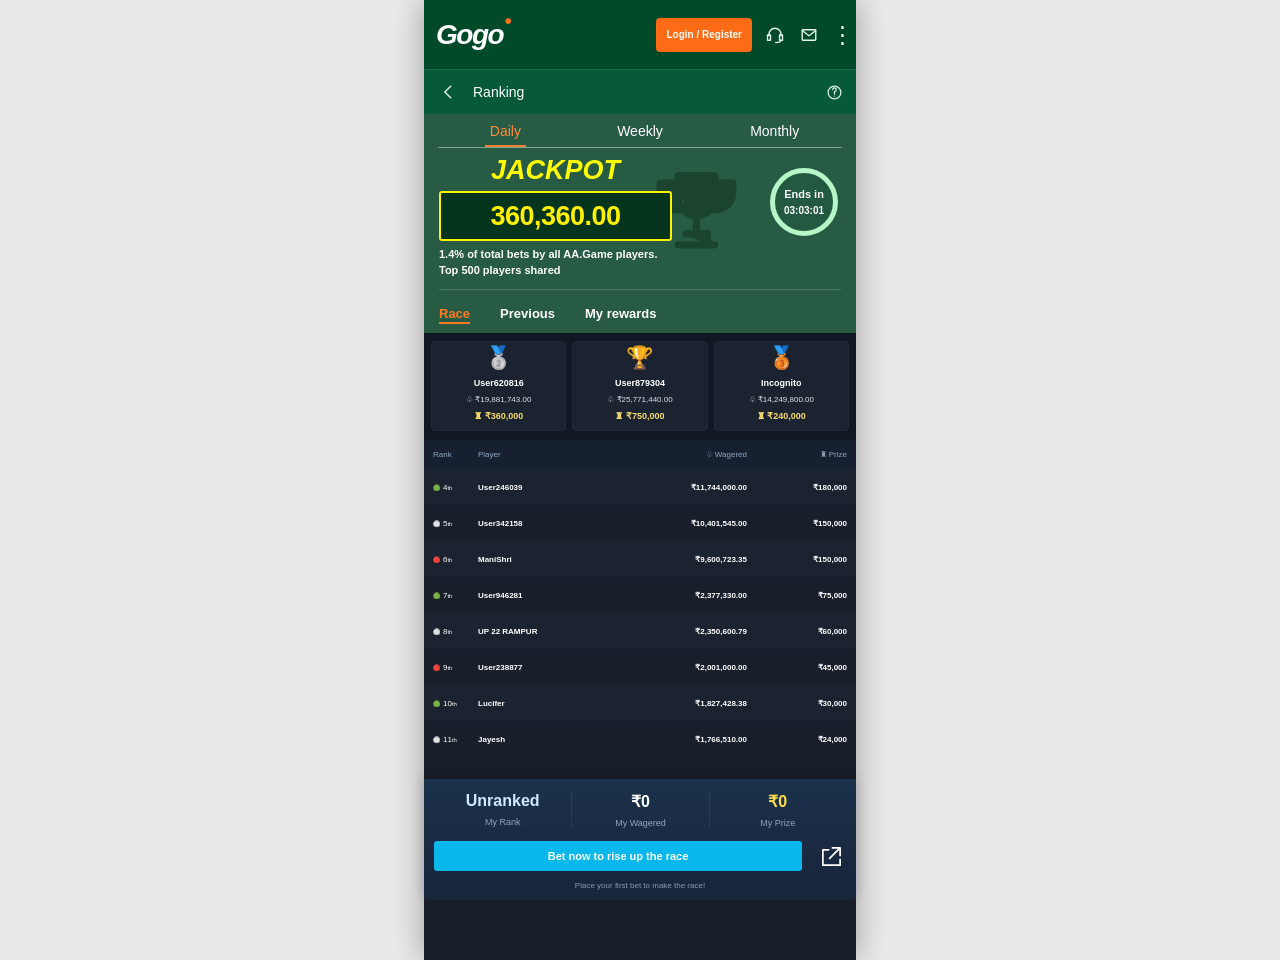
==== gogo-ranking.html @ 194421a0 "Publish latest reference leaderboard and login demo" ====
<!doctype html>
<html lang="en" translate="no">
<head>
  <meta charset="utf-8">
  <meta name="viewport" content="width=device-width,initial-scale=1,viewport-fit=cover">
  <meta name="theme-color" content="#046a38">
  <title>Gogo · Ranking Interactive Demo</title>
  <style>:root{--green:#046a38;--dark:#003b1e;--mint:#f4fff8;--orange:#ff5015;--blue:#47d7ff;--page-width:432px}.contact-list{display:flex;flex-direction:column;gap:6px;margin:12px 0 26px}.contact-list a{color:#17bfff;text-decoration:none;font-size:14px}.contact-list span{color:#7894b6;font-size:13px;margin-bottom:10px}.content-section ul{padding-left:20px;line-height:1.8;color:#a8c6b7;font-size:13px}
.login-register{position:absolute;left:37%;top:8%;width:29%;height:48%;z-index:5;border:1px solid #2b8659;border-radius:6px;background:#0a6940;color:#f4fff8;font-size:10px;font-weight:700}.login-page{min-height:100vh;background:#0d1018;color:#f7f8fc}.login-status{height:33px;padding:10px 24px 0;background:#f4f4f4;color:#111;font-size:11px}.login-status span{float:right}.login-head{height:52px;background:#171b29;display:flex;align-items:center;justify-content:space-between;padding:0 12px}.login-head strong{font-size:24px;font-style:italic}.login-head button{border:0;background:none;color:#fff;font-size:30px;width:42px}.login-head .login-back-hit{color:transparent;width:42px}.login-card{padding:28px 27px;min-height:calc(100vh - 85px);background:linear-gradient(180deg,#10131d,#0d1018)}.login-brand{height:145px}.login-hero-copy{text-align:center;color:#fff;font-weight:800;font-size:27px;margin-bottom:2px}.login-subtitle{text-align:center;color:#ffd21f;font-weight:800;margin:0 0 34px}.login-card label{display:block;color:#8794a8;font-size:14px;margin-bottom:8px}.login-card input{width:100%;height:46px;border:1px solid #344053;border-radius:7px;background:#10131d;color:#fff;padding:0 12px;font-size:15px}.login-card input::placeholder{color:#8290a4}.login-primary{display:block;width:100%;height:45px;border:0;border-radius:6px;background:#0d6686;color:#b5c2cd;font-weight:700;font-size:16px;margin-top:34px}.login-card h1{font-size:28px;margin:10px 0 26px}.login-muted{color:#8593a8;line-height:1.6}.login-muted b{color:#fff}.login-code{display:flex;align-items:center;margin-top:40px;border:1px solid #344053;border-radius:7px;overflow:hidden}.login-code input{border:0;border-radius:0}.login-code button{height:46px;padding:0 14px;border:0;background:transparent;color:#37bff3;font-size:16px}
.footer-links{position:absolute;left:2%;right:2%;top:61%;height:15%;display:grid;grid-template-columns:1fr 1fr;grid-template-rows:repeat(3,1fr);z-index:4}.footer-links button{border:0;background:transparent;color:transparent;text-align:left;padding:0 8px;font-size:0;line-height:1;cursor:pointer}.home .footer-art,.footer-art{height:693px;padding-bottom:78px;background:var(--green)}.footer-art>.asset{display:block;width:100%;height:auto}
.content-page{min-height:calc(100vh - 82px);background:#003b1e;color:#d9f5e3}.content-top{height:97px;position:relative;background:#046a38}.content-top>.asset{height:97px;width:100%;object-fit:cover}.content-top .overlay-hit{position:absolute}.content-titlebar{height:58px;background:#003b1e;border-bottom:1px solid #34785b;display:flex;align-items:center;justify-content:center;position:relative}.content-titlebar button{position:absolute;left:5px;width:44px;height:48px;border:0;background:none;color:#fff;font-size:32px}.content-titlebar strong{font-size:21px;color:#fff}.content-section{padding:20px 14px 110px;min-height:700px;color:#b8daca}.content-section h3{margin:0 0 24px;color:#fff;font-size:18px}.content-section h4{margin:24px 0 8px;color:#fff;font-size:14px}.content-section p{font-size:13px;line-height:1.65;margin:12px 0}.content-section details{border-bottom:1px solid #214e3a;padding:0 0 16px;margin:0 0 16px}.content-section summary{cursor:pointer;color:#8db8d9;font-size:13px;line-height:1.5;padding-right:15px}.content-section details p{color:#a8c6b7;font-size:12px}.responsible-hero{background:#086d5e;border-radius:8px;padding:18px 20px;margin-bottom:26px;color:#fff}.responsible-hero h2{color:#40d4ff;margin:0;font-size:24px;line-height:1.05}.responsible-hero p{font-size:11px;font-weight:700;line-height:1.45;margin:8px 0 0}.content-action,.download-choice button{border:0;border-radius:6px;background:#ff9818;color:#152c1d;font-weight:700;padding:12px 22px}.contact-card{display:flex;flex-direction:column;gap:8px;margin-top:24px;background:#075638;border:1px solid #2b8a62;border-radius:8px;padding:16px}.contact-card b{color:#fff}.contact-card span{color:#a8d0bb;font-size:12px}.download-choice{display:flex;gap:12px;margin:28px 0}.download-choice button:last-child{background:#36b9ed}.content-muted{color:#87b69d!important;font-size:11px!important}
.live-rail .live-card img{width:100%!important;height:100%!important;object-fit:cover!important}
.home-intro{aspect-ratio:auto}.home-tabs{scroll-margin-top:0}.home-section{height:auto}.section-view{height:9%}.detail-card img{height:auto}.detail-grid-dynamic{min-height:0;padding-bottom:78px}.detail-footer{height:auto}.promo-filtered{min-height:0}.drawer-panel{background-size:100% auto}.drawer-backdrop{width:min(100%,432px);left:50%;transform:translateX(-50%)}.footer-art{height:auto}.download-art{height:auto}.more-button{border-top:1px solid #26754d}

*{box-sizing:border-box}html{scroll-behavior:smooth}body{margin:0;background:#10291c;color:#fff;font:13px Arial,Helvetica,sans-serif}button{font:inherit;cursor:pointer}button:focus-visible,[role=button]:focus-visible{outline:2px solid #f6d062;outline-offset:2px}.app{width:min(100%,var(--page-width));min-height:100vh;margin:auto;background:var(--green);position:relative;box-shadow:0 0 30px #0005;overflow:clip}.asset{display:block;width:100%;height:auto}.home-intro,.home-section,.page-body,.detail-top,.detail-grid,.promo-body,.footer-art{position:relative}.home-intro{aspect-ratio:432/609}.home-tabs{height:58px;background:#003b1e;display:flex;align-items:center;gap:7px;padding:8px;overflow-x:auto;scrollbar-width:none;position:sticky;top:0;z-index:20}.home-tabs::-webkit-scrollbar,.rail::-webkit-scrollbar{display:none}.home-tabs button{height:40px;min-width:77px;padding:0 12px;border:0;border-radius:6px;background:#0a6940;color:#fff;font-size:10px;font-weight:700;flex:none}.home-tabs button.active{background:var(--mint);color:var(--orange)}.home-section{line-height:0}.home-section .asset{line-height:normal}.overlay-hit{position:absolute;background:transparent;border:0;padding:0;color:transparent;z-index:2}.overlay-hit:focus-visible{outline:2px solid #f6d062;outline-offset:-2px}.top-menu{right:3%;top:4.3%;width:11%;height:9%}.top-deposit{left:44%;top:6.8%;width:13%;height:6%}.top-support{left:61%;top:5.5%;width:15%;height:9%}.top-mail{left:73%;top:5.5%;width:13%;height:9%}.hero-hit{left:2%;top:18%;width:96%;height:28%}.live-rail{position:absolute;left:2%;right:2%;top:53.5%;height:13%;display:flex;overflow-x:auto;gap:6px;scrollbar-width:none;z-index:3}.live-card{height:100%;width:66px;flex:none;position:relative;overflow:hidden;border-radius:5px}.live-card img{height:100%;width:100%;object-fit:cover;object-position:left top}.live-rail .live-card:nth-child(n+2) img{width:432px;max-width:none}.live-card span{position:absolute;inset:auto 0 0;background:#003b1e;color:#62ed30;font-size:7px;line-height:11px;text-align:center}.cricket-hit{top:75%;height:23%;width:47%}.cricket-hit:first-of-type{left:2%}.cricket-hit:last-of-type{right:2%}.section-view{right:0;top:0;width:22%;height:7%}.section-card-hit{position:absolute;border:0;background:transparent;color:transparent;z-index:2}.more-button{width:100%;height:34px;border:0;background:#0a6940;color:#e7fff0;font-size:11px;font-weight:700}.more-button .chev{display:inline-block;margin-left:5px;transform:rotate(45deg);border-right:1.5px solid currentColor;border-bottom:1.5px solid currentColor;width:6px;height:6px;vertical-align:3px}.more-button[aria-expanded=true] .chev{transform:rotate(225deg);vertical-align:0}.more-grid{padding:9px 8px 8px;display:grid;grid-template-columns:repeat(3,minmax(0,1fr));gap:12px 6px;background:var(--green)}.more-card{min-width:0;border:0;background:transparent;color:#c8f6d9;text-align:left;padding:0}.more-card img{display:block;width:100%;aspect-ratio:118/155;object-fit:cover;border-radius:5px}.more-card small{display:block;font-size:7px;white-space:nowrap;margin-top:4px}.more-card small:before,.detail-card small:before{content:'●';color:#4fee22;margin-right:3px}.providers{height:135px;padding:19px 8px 12px;background:var(--green)}.section-title{display:flex;align-items:center;justify-content:space-between;height:23px;font-size:14px;font-weight:700}.tiny-arrows{display:flex;gap:7px}.tiny-arrows button{border:0;background:none;color:#bdedd0;font-size:16px;padding:0 3px}.rail{display:flex;gap:7px;overflow-x:auto;scrollbar-width:none;scroll-behavior:smooth}.provider-rail{padding-top:8px}.provider-card{min-width:98px;height:65px;border:0;border-radius:4px;background:#252c3b;color:#f6f7fc;text-align:left;padding:10px;font-size:10px;font-weight:700}.provider-card small{display:block;color:#bec8d6;font-size:9px;margin-top:11px}.provider-card small:before{content:'▣';margin-right:4px;font-size:12px}.bets{background:var(--green);padding:0 8px 22px;min-height:360px}.bets h2{font-size:16px;margin:0 0 10px}.bets-switch{display:flex;background:#4a5262;border-radius:5px;padding:3px;height:38px}.bets-switch button{width:50%;border:0;border-radius:18px;color:#fff;background:none;font-size:10px;font-weight:700}.bets-switch button.active{background:#f4fff8;color:#003b1e}.bets-head,.bets-row{display:grid;grid-template-columns:1.5fr .8fr .8fr 18px;align-items:center;gap:5px}.bets-head{height:39px;font-size:9px;font-weight:700}.bets-row{height:28px;font-size:9px;color:#e4ffea}.bets-row .plane{color:#fff;font-size:17px;margin-right:3px}.bets-row .name{color:#99ecff}.bets-row .flag{width:14px;height:9px;background:linear-gradient(#ff9933 0 33%,white 33% 67%,#138808 67%);border-radius:2px;position:relative}.bets-row .flag:after{content:'';position:absolute;width:3px;height:3px;border:1px solid #000080;border-radius:50%;left:5px;top:2px}.bets-row strong{font-size:9px}.bets-live{display:flex;align-items:center;gap:5px;color:#c9f5d8;font-size:9px}.bets-live:before{content:'';width:5px;height:5px;background:#50e622;border-radius:50%}.footer-art{height:615px;background:var(--green)}.download-art{height:68px;position:relative}.download-close{position:absolute;right:0;top:0;width:30px;height:28px;border:0;background:transparent;color:transparent}.bottom-nav{height:82px;position:fixed;z-index:30;bottom:0;left:50%;transform:translateX(-50%);width:min(100%,var(--page-width));display:grid;grid-template-columns:repeat(5,1fr);align-items:end;background:#003b1e}.bottom-nav button{border:0;background:none;color:#fff;height:81px;padding:5px 0 3px;display:flex;align-items:center;justify-content:flex-end;flex-direction:column;gap:3px;font-size:9px;font-weight:700}.nav-disc{width:46px;height:46px;border-radius:50%;background:#364054;display:grid;place-items:center;color:#fff}.nav-disc svg{width:27px;height:27px;fill:currentColor;stroke:currentColor}.bottom-nav button.active{color:var(--orange)}.bottom-nav button.active .nav-disc{background:var(--orange);color:#f7fff9}.bottom-nav button.cricket .nav-disc{width:60px;height:60px;background:#8b5cf6;border:2px solid #d4b7ff}.bottom-nav button.cricket{height:84px}.rocket-icon{width:27px;height:27px}.activity-fab{position:fixed;z-index:28;right:max(7px,calc((100vw - var(--page-width))/2 + 7px));bottom:150px;width:54px;height:54px;background:#ffb629;border:3px solid #ffe083;border-radius:50%;box-shadow:0 3px 10px #0007;color:#1d4326;font-size:10px;font-weight:800;display:flex;align-items:center;justify-content:center;flex-direction:column;gap:1px}.activity-fab svg{width:24px;height:24px;fill:#1d4326}.detail-header{height:199px;position:relative}.detail-back{left:0;top:90px;width:38px;height:43px}.detail-filter-rail{position:absolute;left:4px;right:0;top:133px;height:66px;display:flex;gap:3px;overflow-x:auto;scrollbar-width:none}.detail-filter{min-width:65px;border:0;background:transparent;color:#fff;display:flex;flex-direction:column;align-items:center;justify-content:center;gap:3px;padding:0}.detail-filter img{width:34px;height:34px;border-radius:50%;object-fit:cover;border:2px solid transparent}.detail-filter.active img{border-color:#fff}.detail-filter small{font-size:8px}.detail-grid-dynamic{padding:0 8px 45px;min-height:1120px;display:grid;grid-template-columns:repeat(3,minmax(0,1fr));gap:17px 6px;align-content:start}.detail-card{padding:0;border:0;background:transparent;color:#c6f5d6;text-align:left;min-width:0}.detail-card img{width:100%;display:block;aspect-ratio:118/155;object-fit:cover;border-radius:5px}.detail-card small{display:block;margin-top:4px;font-size:7px;white-space:nowrap}.detail-footer{height:953px}.detail-bottom,.promo-bottom{height:82px}.promo-page{position:relative}.promo-category-rail{position:absolute;top:97px;left:0;right:0;height:48px;display:grid;grid-template-columns:repeat(5,1fr);z-index:3}.promo-category-rail button{border:0;background:transparent;color:transparent}.promo-category-rail button.active{border-bottom:3px solid var(--orange)}.promo-banner-hotspots{position:absolute;top:145px;left:0;right:0}.promo-banner-hotspots button{display:block;width:96%;height:231px;margin:8px auto 12px;border:0;background:transparent;color:transparent}.promo-filtered{padding:145px 8px 25px;min-height:1360px}.promo-filtered .promo-tabs-visible{display:grid;grid-template-columns:repeat(5,1fr);position:absolute;top:97px;left:0;right:0;height:48px;background:var(--dark)}.promo-filtered .promo-tabs-visible button{border:0;background:transparent;color:#a5c8b5;font-size:11px}.promo-filtered .promo-tabs-visible button.active{border-bottom:3px solid var(--orange);color:#fff}.promo-filtered img{display:block;width:100%;margin:8px 0 18px;border-radius:8px}.drawer-backdrop{position:fixed;z-index:60;inset:0;background:#000a}.drawer-panel{position:absolute;right:0;top:0;width:75%;max-width:324px;height:100%;background:#073b29 url('[data-uri]') top center/100% 960px no-repeat;overflow-y:auto}.drawer-close{position:absolute;right:3%;top:1%;width:16%;height:7%;border:0;background:transparent;color:transparent}.drawer-action{position:absolute;right:3%;width:90%;height:5%;border:0;background:transparent;color:transparent}.drawer-toast{position:absolute;left:12%;right:5%;bottom:5%;background:#0b5b3b;padding:12px;color:#fff;border-radius:8px;text-align:center;font-size:11px}.modal-backdrop{position:fixed;z-index:70;inset:0;background:#0009;display:grid;place-items:center;padding:24px}.modal{width:min(360px,100%);border:1px solid #3b8c65;background:#073b29;border-radius:12px;padding:20px;box-shadow:0 20px 50px #0008}.modal h2{margin:0 0 10px;font-size:17px}.modal p{font-size:12px;line-height:1.5;color:#cbead8}.modal button{background:var(--orange);color:#fff;border:0;border-radius:7px;padding:10px 20px;font-weight:700}.page-spacer{height:82px}.hidden{display:none!important}@media(max-width:432px){.app{box-shadow:none}.detail-grid-dynamic{min-height:1000px}}@media(prefers-reduced-motion:reduce){html{scroll-behavior:auto}.rail{scroll-behavior:auto}}

/* Corrections applied after the original component rules. */
.drawer-backdrop {
  inset: 0 auto 0 50%;
  width: min(100%, 432px);
  transform: translateX(-50%);
  background: rgba(0,0,0,.63);
}
.drawer-panel {
  right: 0;
  left: auto;
  width: 75%;
  max-width: 324px;
  background-color: #073b29;
  background-image: url('[data-uri]');
  background-position: top center;
  background-size: 100% auto;
  background-repeat: no-repeat;
}
/* Horizontal Live Wins artwork is already sliced into independent cards. */
.live-rail .live-card img {
  width: 100%;
  max-width: 100%;
  height: 100%;
  object-fit: cover;
}
.detail-card img,.more-card img{object-fit:cover;object-position:center center}
.promo-category-rail button.active{border-bottom:0!important}
.home-tabs{position:relative;top:auto}
.sticky-shell{position:sticky;top:-1px;z-index:25;background:#046a38;max-height:0;overflow:visible;pointer-events:none;opacity:0;transition:opacity .15s}
.sticky-shell.is-visible{opacity:1;pointer-events:auto}
.sticky-shell-inner{position:absolute;left:0;right:0;top:0;background:#046a38;box-shadow:0 3px 7px #003b1e44}
.sticky-shell img{display:block;width:100%;height:auto}
.sticky-shell .home-tabs{height:58px;position:relative;z-index:auto}
.sticky-shell .sticky-action{position:absolute;top:32px;height:64px;border:0;background:transparent;color:transparent}
.sticky-shell .sticky-menu{right:0;width:11%}
.sticky-shell .sticky-deposit{left:44%;width:13%}
.sticky-shell .sticky-support{left:62%;width:14%}
.sticky-shell .sticky-mail{left:76%;width:12%}
.sticky-shell .sticky-cricket-action{top:97px;left:0;right:0;height:185px;width:100%}
.live-rail{scroll-behavior:smooth}
.bets-viewport{height:224px;overflow:hidden}
.race-panel{background:#171d2a;border-radius:10px;padding:12px 12px 15px;color:#fff}
.race-switch{display:flex;background:#0d111c;border-radius:7px;padding:3px;height:34px}
.race-switch button{flex:1;border:0;border-radius:6px;background:none;color:#9aafd0;font-size:12px}
.race-switch button.active{background:#16b8ee;color:#fff}
.race-head{display:grid;grid-template-columns:1.1fr 1fr 1fr .8fr;gap:5px;padding:17px 0 9px;color:#b5c8e7;font-size:11px;border-bottom:1px solid #31394b}
.race-rows>div{display:grid;grid-template-columns:30px 1fr 1.2fr 1fr;gap:4px;align-items:center;min-height:42px;font-size:11px}
.race-rows b{font-size:14px;text-align:center}.race-rows span{white-space:nowrap;overflow:hidden;text-overflow:ellipsis;color:#dfe8fa}.race-rows strong,.race-rows em{font-style:normal;text-align:right;font-size:11px;white-space:nowrap}.race-rows strong{color:#fff}.race-rows em{font-weight:700}
.race-view-all{display:block;margin:9px auto 0;border:0;background:none;color:#15b8f4;font-size:13px}
.race-page{background:#0d111c;min-height:100vh;color:#fff}.race-top{height:97px;position:relative;background:#046a38}.race-top>.asset{width:100%;height:97px;object-fit:cover}.race-top .overlay-hit{position:absolute}.race-page>.race-body{display:block;width:100%;height:auto}.race-page .page-spacer{background:#0d111c}
.bets-track{display:block;will-change:transform;animation:bets-roll 20s linear infinite}
@keyframes bets-roll{from{transform:translateY(0)}to{transform:translateY(-224px)}}
.bets-viewport:hover .bets-track{animation-play-state:paused}
.provider-rail{scroll-behavior:smooth}
.provider-card{padding:0;overflow:hidden;min-width:98px;height:66px}
.provider-card .provider-art{display:block;width:100%;height:100%;object-fit:cover}
.provider-card span{display:block;padding:10px 10px 0}
.provider-card small{margin:10px 10px 0}
.live-rail{gap:0!important;overflow:hidden!important;padding:0 2px;background:#046a38}
.live-card{width:66px!important;margin-right:5px;border-radius:3px;flex:0 0 66px}
.live-card.big-win{outline:2px solid #ffd45a;box-shadow:0 0 7px 2px #ffd45a;z-index:4}
.live-card.big-win img{filter:saturate(1.15) brightness(1.08)}
.bank-overlay{position:absolute;left:8px;right:8px;bottom:267px;height:58px;display:flex;align-items:center;z-index:3;overflow:hidden}
.bank-rail{height:52px;display:flex;gap:6px;overflow-x:auto;overflow-y:hidden;padding:0 3px;scrollbar-width:none;flex:1}
.bank-card{display:block;flex:0 0 98px;height:48px;overflow:hidden;border-radius:4px}
.bank-card img{display:block;width:98px;height:48px;object-fit:cover}
.bank-next{flex:0 0 24px;height:44px;border:0;background:#1d4d3b;color:#dfffea;font-size:25px;line-height:1;border-radius:4px}
.bank-rail{touch-action:pan-x}
.bank-card img{object-fit:contain;background:#243445}
.promo-filter-header{position:relative;height:145px}
.promo-filter-content{padding:0 8px 25px;min-height:1200px}
.promo-filter-content .promo-banner{display:block;width:100%;border:0;background:none;padding:0;margin:8px 0 18px;border-radius:8px;overflow:hidden}
.promo-filter-content .promo-banner img{display:block;width:100%;margin:0}
.promo-filter-content>img{display:block;width:100%;margin:8px 0 18px}
html.instant-scroll,html.instant-scroll *{scroll-behavior:auto!important}
.sticky-shell{background:#046a38!important}
.sticky-shell-inner{box-shadow:0 3px 7px #003b1e44;overflow:hidden;height:340px}
.sticky-shell:not(.is-visible){visibility:hidden}
.sticky-shell .home-tabs{border-top:1px solid #1f8756}
.rocket-ref{width:34px;height:34px;object-fit:contain;display:block;filter:invert(1)}
.detail-top-stable{height:216px!important;overflow:hidden}
.detail-top-stable .detail-top-art{height:97px;overflow:hidden}
.detail-top-stable .detail-top-art .asset{height:97px!important;object-fit:cover}
.detail-top-stable .detail-nav-line{height:39px}
.detail-top-stable .detail-filter-rail{top:136px!important}
.page-switching #app{opacity:1!important;visibility:visible!important}
.download-art{position:fixed;left:50%;bottom:82px;transform:translateX(-50%);z-index:29;width:min(100%,432px);height:68px;background:#343a45}
.download-art .asset{width:100%;height:68px}
.download-art .download-close{z-index:4;right:0;top:0;width:30px;height:29px}
.download-art .download-action{position:absolute;top:12px;height:47px;border:0;background:transparent;color:transparent;z-index:3}
.download-art .download-action.add{left:62%;width:18%}
.download-art .download-action.get{left:81%;width:19%}
.detail-top-img{display:block;width:100%;height:216px;object-fit:cover;object-position:top}
.detail-header{height:216px}
.detail-filter-rail{top:135px;height:80px;background:#003b1e}
.detail-filter{min-width:69px}
.detail-filter img{width:37px;height:37px}
.detail-filter small{font-size:9px}
.detail-grid-dynamic{padding:10px 8px 65px;grid-auto-rows:auto;gap:17px 6px}
.detail-card img{aspect-ratio:135/175;object-fit:cover}
.detail-card small{margin-top:5px;font-size:7px}
.detail-heading-live{position:absolute;left:33px;top:108px;font-size:15px;font-weight:700;z-index:2;background:#003b1e;padding-right:8px}
.sticky-shell .sticky-action,.sticky-shell .sticky-cricket-action{z-index:2}
.detail-header .asset{height:216px;object-fit:cover;object-position:top}
.detail-header .detail-filter-rail{z-index:5}
.detail-header{height:216px;background:#003b1e}
.detail-header .asset{height:97px;object-fit:cover;object-position:top}
.detail-nav-line{height:39px;display:flex;align-items:center;gap:12px;padding:0 9px;color:#fff;font-size:15px;font-weight:700}
.detail-nav-line button{width:19px;height:36px;padding:0;border:0;background:none;color:#fff;font-size:28px;line-height:1}
.detail-filter-rail{top:136px;height:80px;align-items:flex-start}
.detail-grid-dynamic{padding-top:11px}
.detail-card img{aspect-ratio:135/175}
.sticky-shell{position:fixed;left:50%;top:0;transform:translateX(-50%);width:min(100%,432px);max-height:none;z-index:40}
.sticky-shell-inner{position:relative}
.sticky-shell .sticky-cricket-action{top:97px;height:185px}
.sticky-shell .home-tabs{width:100%}
.sticky-shell .home-tabs button{z-index:4}
.sticky-shell .sticky-action{top:32px}
.top-logo{left:0;top:0;width:27%;height:18%}
.race-login-bar{position:fixed;left:50%;bottom:82px;transform:translateX(-50%);width:min(100%,432px);z-index:32;background:#182c4d;padding:14px 8px 16px;border-radius:8px 8px 0 0;text-align:center}.race-login-bar strong{display:block;font-size:15px;line-height:1.45;margin-bottom:12px}.race-login-bar button{width:100%;height:40px;border:0;border-radius:6px;background:#10b8ed;color:#fff;font-size:15px;font-weight:700}
.promo-filter-header{height:145px!important;overflow:hidden}.promo-filter-header>.asset{height:97px!important;object-fit:cover}.promo-filtered{padding-top:0!important}.promo-filter-content{padding-top:0!important}
.fantasy-hotspot{position:absolute;left:31%;top:0;width:39%;height:18%;border:0;background:transparent}.fantasy-page{min-height:100vh;background:#f2f4f8;color:#172033}.fantasy-top{height:60px;background:#151b29;color:#fff;display:flex;align-items:center;gap:10px;padding:7px 10px}.fantasy-top button{border:0;border-radius:5px;background:#0ab8ef;color:#fff;padding:7px 10px;font-weight:700}.fantasy-top button:first-child{background:none;font-size:24px;padding:0}.fantasy-top span{font-size:18px;white-space:nowrap}.fantasy-nav{height:58px;background:#171e2e;display:grid;grid-template-columns:repeat(5,1fr);color:#aeb8cc}.fantasy-nav button{border:0;background:none;color:inherit;font-size:18px}.fantasy-nav small,.fantasy-bottom small{display:block;font-size:11px}.fantasy-nav .active{border:4px solid #ff4c4c;border-radius:6px;color:#fff}.fantasy-hero{height:120px;background:#0d131e;color:#fff;padding:20px;font-weight:700}.fantasy-content{padding:15px 16px}.fantasy-title{display:flex;justify-content:space-between;font-size:15px;margin-bottom:12px}.fantasy-title span{color:#73809a}.prediction-card{background:#fff;border-radius:8px;padding:12px;text-align:center;box-shadow:0 1px 5px #b8bfcc}.prediction-card button{width:46%;margin:12px 2% 8px;height:34px;border:1px solid #10a957;border-radius:5px;background:#fff}.prediction-card small{display:block;text-align:left;color:#7c8ca7}.fantasy-tabs{display:flex;gap:30px;padding:16px 0;border-bottom:1px solid #d5dbe5}.fantasy-tabs b{color:#f04444}.fantasy-placeholder{height:155px;margin-top:18px;background:#e9edf3;border-radius:6px}.fantasy-bottom{position:fixed;bottom:0;left:50%;transform:translateX(-50%);width:min(100%,432px);height:58px;background:#fff;display:flex;justify-content:space-around;align-items:center;color:#8a96af;text-align:center}.fantasy-bottom b{color:#e33}.fantasy-bottom small{font-size:10px}

.sticky-logo{left:0;top:32px;width:28%;height:64px}.detail-logo,.promo-logo{position:absolute;left:0;top:0;width:27%;height:18%;background:transparent;border:0;z-index:4}.race-body{min-height:485px;object-fit:contain;object-position:top center;background:#0d111c}.race-login-bar{min-height:104px}
.provider-card small svg{width:15px;height:15px;vertical-align:-3px;stroke:#c9d7e8;fill:none;stroke-width:1.6}
.fantasy-subtabs{display:flex;gap:18px;padding:14px 0;color:#65738a;font-size:13px;border-bottom:1px solid #d7dde7}.fantasy-subtabs b{color:#e33}.match-card{background:#fff;border:1px solid #d8dfe9;border-radius:9px;margin:14px 0;padding:10px;color:#41526d;box-shadow:0 1px 3px #cbd2dc}.match-title{font-size:13px;border-bottom:1px solid #e2e6ed;padding-bottom:8px}.match-title span{float:right;font-size:20px}.match-teams{display:flex;justify-content:space-between;align-items:center;background:#f4f6f9;border-radius:7px;padding:10px;margin-top:8px}.match-teams>div:first-child{display:grid;gap:9px}.match-teams b{font-size:13px;color:#27374f}.match-teams>div:last-child{text-align:right;border-left:1px solid #d7dee7;padding-left:15px}.match-teams strong{display:block;color:#ed3737}.match-teams small{display:block;font-size:10px}.match-card p{margin:10px 0 0;color:#806200;font-size:12px}
.promo-logo{top:0!important;height:97px!important;width:27%!important}.promo-filter-header{height:145px!important}.promo-filter-header .promo-logo{top:0!important}
html.instant-scroll #app{visibility:visible!important;opacity:1!important}
.provider-card small svg{width:15px;height:15px;vertical-align:-3px;stroke:#c9d7e8;fill:none;stroke-width:1.6}.provider-card small:before{content:none!important;display:none!important}
.promo-page,.promo-filtered{width:100%;max-width:432px;margin:0 auto;overflow-x:hidden}.promo-filtered{padding:0!important}.promo-filter-header{width:100%;height:145px!important}.promo-filtered .promo-tabs-visible{top:97px;width:100%}.promo-filter-content{width:100%;padding:0 8px 25px!important}
.fantasy-gogo{height:97px;position:relative;background:#046a38}.fantasy-gogo>.asset{height:97px;width:100%;object-fit:cover}.fantasy-gogo .top-logo{position:absolute}.fantasy-subhead{height:78px;background:#0d131e;color:#fff;display:flex;align-items:center;gap:12px;padding:0 8px}.fantasy-subhead button{border:0;background:none;color:#fff;font-size:28px}.fantasy-subhead button[data-action="login"]{margin-left:auto;background:#09b8ed;border-radius:5px;padding:6px 10px;font-size:12px;font-weight:700}.fantasy-subhead strong{font-size:15px}
.race-back{position:absolute;left:8px;top:8px;z-index:5;width:30px;height:40px;border:0;background:transparent;color:#fff;font-size:30px}.race-detail-rows{background:#0d111c;padding:0 16px 120px}.race-detail-rows>div{display:grid;grid-template-columns:38px 1.3fr 1.1fr .8fr;gap:5px;align-items:center;min-height:43px;color:#f4f6fb;font-size:12px;border-bottom:1px solid #20283a}.race-detail-rows strong,.race-detail-rows em{text-align:right;font-style:normal;white-space:nowrap}.fantasy-nav,.fantasy-hero{display:none}.fantasy-subhead{height:78px}.fantasy-content{padding-top:15px}
/* Final page stability corrections */
.promo-page{width:min(100%,432px);margin:0 auto;overflow-x:hidden;position:relative;background:#046a38;min-height:calc(100vh - 82px)}
.promo-filter-header{height:145px!important;position:relative;overflow:hidden;background:#046a38}
.promo-filter-header>.asset{display:block;width:100%;height:97px!important;object-fit:cover;object-position:top center}
.promo-filter-header .promo-tabs-visible{top:97px!important;height:48px!important;z-index:5;background:#003b1e}
.promo-filter-content{width:100%;min-height:0!important;padding:0 8px 95px!important;background:#046a38}
.promo-filter-content .promo-banner{margin:8px 0 14px!important}
.promo-logo{left:0!important;top:0!important;width:27%!important;height:97px!important;z-index:8}
.fantasy-subhead button[data-action="login"]{display:none!important}
.race-page .race-top .top-logo{left:0;top:0;width:27%;height:97px}
.race-page .race-detail-rows{padding-bottom:130px}
/* Race detail: keep the header row and replace the embedded preview rows with the live list. */
.race-hero{position:relative;overflow:hidden;background:#0d111c}
.race-hero>.race-body{display:block;width:100%;height:auto}
.race-hero>.race-back{top:22px;left:4px}
.race-hero>.race-detail-rows{position:absolute;left:0;right:0;top:74.5%;bottom:0;overflow:hidden;padding:0 16px 118px;background:#0d111c}
.race-hero>.race-detail-rows>div{min-height:43px}
.promo-page{margin-top:0!important;padding-top:0!important}
.promo-filter-header{margin-top:0!important}
.promo-filter-header:before{content:'';position:absolute;left:0;right:0;top:0;height:24px;background:#003b1e;z-index:0}
.promo-filter-header>.asset{position:relative;z-index:1;margin-top:0!important}
.race-hero>.race-back{top:24px;left:4px;height:34px;transform:translateY(0)}
.profile-page{min-height:100vh;background:#303030;color:#f4f4f4;width:min(100%,432px);margin:0 auto;position:relative;padding-bottom:82px}
.profile-status{height:33px;background:#f4f4f4;color:#111;padding:10px 24px 0;font-size:11px}.profile-status span{float:right}
.profile-head{height:44px;background:#171b29;display:flex;align-items:center;justify-content:center;position:relative;border-bottom:1px solid #777}.profile-head button{position:absolute;left:8px;border:0;background:none;color:#fff;font-size:30px}.profile-head strong{font-size:22px}
.profile-body{padding:10px}.profile-body h4{font-size:16px;font-weight:400;color:#bbb;margin:16px 0 12px}.profile-row{width:100%;height:48px;border:0;border-bottom:1px solid #505050;background:none;color:#f5f5f5;display:flex;align-items:center;text-align:left;gap:12px;padding:0 4px;font-size:16px}.profile-icon{color:#ffe000;width:28px;text-align:center;font-size:22px}.profile-row b{font-weight:400}.profile-value{margin-left:auto;color:#aaa;font-size:14px}.profile-row i{font-style:normal;color:#aaa;font-size:26px}.profile-row img{width:30px;height:30px;border-radius:50%;object-fit:cover}
.profile-editor{position:fixed;z-index:50;left:50%;bottom:0;transform:translateX(-50%);width:min(100%,432px);min-height:46%;background:#8c8c8c;color:#fff;padding:12px 16px 60px}.profile-editor h2{text-align:center;margin:0 0 46px;font-size:24px}.editor-close{position:absolute;right:10px;top:4px;border:0;background:none;color:#fff;font-size:28px}.profile-editor p{font-weight:700}.avatar-grid{display:grid;grid-template-columns:repeat(5,1fr);gap:10px;margin:20px 0}.avatar-grid button{border:2px solid transparent;border-radius:50%;background:none;padding:0}.avatar-grid button.selected{border-color:#ff3344}.avatar-grid img{width:100%;aspect-ratio:1;border-radius:50%;object-fit:cover}.profile-input{width:100%;height:50px;font-size:18px;padding:0 12px}.gender-grid{display:grid;grid-template-columns:1fr 1fr;gap:22px}.gender-grid button{height:58px;background:#fff;border:1px solid #ff6670;color:#444;font-size:18px}.gender-grid button.selected{border:2px solid #ff3344}.editor-save{position:absolute;left:6%;right:6%;bottom:18px;height:44px;border:0;border-radius:4px;background:#ff9c18;font-size:18px;color:#222}
.drawer-panel .drawer-action[data-action="profile"]{left:0;right:0;width:100%;z-index:4}
.drawer-panel .drawer-close{z-index:5}
.profile-avatar-svg{display:block;width:100%;height:100%;border-radius:50%}
.profile-value>.profile-avatar-svg{width:30px;height:30px}
.avatar-grid .profile-avatar-svg{width:100%;aspect-ratio:1}
.avatar-preview{width:92px;height:92px;margin:-18px auto 18px}
/* User supplied transparent PNG artwork and full-screen profile states. */
body.profile-mode{background:#303030}
body.profile-mode .app{background:#303030;box-shadow:none;overflow:visible}
.profile-page{min-height:100dvh;padding-bottom:0}
.profile-icon{display:grid;place-items:center;flex:0 0 36px;width:36px}
.profile-icon-img{display:block;width:34px;height:34px;object-fit:contain}
.profile-value>.profile-avatar-img{width:30px;height:30px;object-fit:contain;border-radius:50%}
.profile-editor{top:77px;bottom:0;left:50%;right:auto;width:min(100%,432px);height:calc(100dvh - 77px);min-height:0;overflow-y:auto;transform:translateX(-50%);background:#858585;padding:18px 16px 92px}
.profile-editor h2{margin:0 0 60px}
.profile-editor .editor-save{position:fixed;bottom:max(20px,env(safe-area-inset-bottom));left:50%;right:auto;transform:translateX(-50%);width:calc(min(100%,432px) - 48px)}
.avatar-preview{width:100px;height:100px;margin:-20px auto 34px}
.avatar-preview .profile-avatar-img{display:block;width:100%;height:100%;object-fit:contain}
.avatar-grid{grid-template-columns:repeat(5,minmax(0,1fr));gap:12px 8px;margin:20px 0 40px}
.avatar-grid button{width:100%;aspect-ratio:1;padding:0;overflow:hidden}
.avatar-grid .profile-avatar-img{display:block;width:100%;height:100%;object-fit:contain}
.profile-input-wrap{position:relative}
.profile-input{padding-right:50px}
.profile-input-wrap button{position:absolute;top:0;right:0;width:48px;height:50px;border:0;background:transparent;display:grid;place-items:center}
.profile-input-wrap .profile-icon-img{width:26px;height:26px}
.gender-grid button{display:flex;align-items:center;justify-content:center;gap:10px}
.gender-grid .profile-icon-img{width:30px;height:30px}

/* Match the Home palette and its exact status-bar artwork. */
body.profile-mode,body.profile-mode .app{background:#003b1e}
.profile-page{background:#064b32;color:#f4fff8;min-height:100dvh}
.profile-status{height:33px;padding:0;background:#003b1e;overflow:hidden;position:relative}
.profile-status .asset{display:block;width:100%;height:auto;max-width:none}
.profile-head{background:#003b1e;border-bottom:1px solid #28684e}
.profile-head button{width:44px;height:44px;left:0;top:0;display:grid;place-items:center;z-index:2}
.profile-body h4{color:#b7dcc8}
.profile-row{border-color:#367157;color:#f4fff8}
.profile-value,.profile-row i{color:#c5e1d0}
.drawer-panel .drawer-action[data-action="profile"]{top:5.4%!important;left:0!important;right:0!important;width:100%!important;height:7.4%!important;z-index:4}
.drawer-panel .drawer-close{top:0!important;right:0!important;left:auto!important;width:19%!important;height:5.4%!important;z-index:5}

/* Editing is a bottom sheet over the full-height profile page. */
.profile-editor-backdrop{position:fixed;z-index:49;inset:0 auto 0 50%;width:min(100%,432px);transform:translateX(-50%);background:rgba(0,29,17,.55)}
.profile-editor{top:auto;bottom:0;left:50%;right:auto;width:min(100%,432px);height:50dvh;min-height:0;max-height:calc(100dvh - 77px);overflow-y:auto;transform:translateX(-50%);background:#0d573a;color:#f4fff8;border-radius:16px 16px 0 0;box-shadow:0 -10px 35px #00271570;padding:18px 16px 84px}
.profile-editor h2{margin:0 0 28px}
.profile-editor p{margin:0 0 16px}
.profile-editor .editor-save{position:absolute;left:16px;right:16px;bottom:18px;transform:none;width:calc(100% - 32px);margin:0;background:#ff9c18}
.profile-editor .avatar-preview{margin:0 auto 20px;width:88px;height:88px}
.profile-editor .avatar-grid{margin:12px 0 12px}
.gender-grid button{border-color:#2cad77;border-radius:6px}
.gender-grid button.selected{border-color:#ff9c18}

/* Profile settings use the same green bottom sheet and transparent source icons. */
.settings-editor h2{margin:0;text-align:center;font-size:23px;line-height:30px}
.settings-editor .settings-content{margin-top:58px}
.settings-editor .settings-content>label{display:block;margin:0 0 16px;font-size:14px;font-weight:700;line-height:1.35}
.settings-editor input,.settings-editor select{width:100%;height:52px;border:1px solid #a2c8b2;border-radius:3px;background:#fff;color:#142b1d;padding:0 12px;font-size:17px;outline:none}
.settings-editor input::placeholder{color:#999}
.settings-editor input:focus,.settings-editor select:focus{border-color:#ff9c18;box-shadow:0 0 0 2px #ff9c1840}
.settings-editor .settings-note{display:flex;align-items:center;gap:10px;margin-top:17px;min-height:32px;color:#ffbd50;font-size:11px;line-height:1.35}
.settings-editor .settings-note .profile-icon-img{width:32px;height:32px;flex:0 0 32px;object-fit:contain}
.settings-editor .settings-note b{color:#ff755f}
.settings-editor .settings-reward{position:absolute;right:20px;bottom:48px;width:110px;height:110px;pointer-events:none}
.settings-editor .settings-reward .profile-icon-img{width:100%;height:100%;object-fit:contain}
.settings-editor .settings-reward strong{position:absolute;inset:43px 0 auto;text-align:center;color:#ff3b4b;font-size:22px;line-height:26px}
.settings-email .settings-reward strong{color:#444bff}
.settings-editor .settings-code-field{display:flex;background:#fff;border:1px solid #a2c8b2;border-radius:3px;height:52px;align-items:center}
.settings-editor .settings-code-field input{min-width:0;flex:1;border:0;height:50px;box-shadow:none}
.settings-editor .settings-code-field span{border-left:1px solid #e1e7e3;color:#999;padding:0 12px;font-size:16px}
.settings-editor .settings-resend{display:block;margin:8px 0 0 auto;padding:2px 0;border:0;background:none;color:#54c9ff;font-size:13px}
.settings-editor .settings-caution,.settings-editor .settings-sent{margin-top:10px;color:#ffb33b;font-size:12px}
.settings-editor .settings-date-row{display:grid;grid-template-columns:1fr 1fr;gap:14px}
.settings-editor .settings-date-row select{appearance:auto;padding-right:6px}
.settings-editor .settings-password-field{display:flex;align-items:center;position:relative;margin-bottom:16px}
.settings-editor .settings-password-field input{padding-right:48px}
.settings-editor .settings-password-field button{position:absolute;right:0;top:0;width:46px;height:52px;display:grid;place-items:center;background:none;border:0}
.settings-editor .settings-password-field .profile-icon-img{width:28px;height:28px}
.settings-editor .settings-footer{position:absolute;left:16px;right:16px;bottom:16px;text-align:center}
.settings-editor .settings-footer .editor-save{position:static;width:100%;height:44px}
.settings-editor .settings-footer small{display:block;margin:8px auto 0;color:#b9d7c6;font-size:10px;line-height:1.25}
.settings-editor .settings-error{position:absolute;left:16px;right:16px;bottom:74px;margin:0;color:#ffb59e;font-size:12px;font-weight:700}
.settings-password .settings-content{margin-top:58px}
.login-register{left:26%!important;top:7%!important;width:31%!important;height:34px!important;border:0!important;border-radius:6px!important;background:#ff7a16!important;color:#fff!important;font-size:9px!important;line-height:34px!important;padding:0!important;box-shadow:0 2px 5px #002b1770!important}
@media(max-height:750px){.settings-editor .settings-content{margin-top:28px}.settings-editor .settings-note{margin-top:10px}.settings-editor .settings-reward{bottom:64px}}

.dd-gift{background:#005d35!important;color:inherit!important;font-size:28px!important;display:grid;place-items:center;border-radius:6px}.sticky-home .dd-gift{font-size:26px!important}

.ddPromo{padding:22px 18px 30px;background:radial-gradient(ellipse at top right,#246e48,#063c29 55%);min-height:100vh}.ddPromoHead{display:flex;align-items:center;gap:16px;margin-bottom:32px;letter-spacing:3px;font-size:10px;color:#bfddbd}.ddPromoHead button{border:1px solid #ffffff30;background:#ffffff0b;color:white;border-radius:50%;width:34px;height:34px;font-size:25px}.ddPromo>small{font-size:9px;letter-spacing:3px;color:#c6d9a6}.ddPromo h1{font-size:40px;line-height:1.05;margin:16px 0;font-weight:700;letter-spacing:-1px}.ddPromo h1 em{font-style:normal;color:#ead498}.ddPromo>p{color:#a4bfaf;font-size:12px;line-height:1.8}.ddPromoCards{display:grid;gap:13px;margin-top:28px}.ddPromoCard{position:relative;padding:24px;text-align:left;color:white;border:1px solid #7ca68255;border-radius:18px;background:linear-gradient(120deg,#1b6346,#0b4732);overflow:hidden}.ddPromoCard>small{font-size:8px;letter-spacing:2px;color:#bdd1a8}.ddPromoCard h2{font-size:23px;margin:12px 0 8px}.ddPromoCard p{font-size:11px;color:#b3cebd;max-width:75%;line-height:1.5}.ddPromoCard>b{display:block;font-size:11px;margin-top:20px;color:#ecd79b}.ddPromoCard i{font-style:normal;float:right}.ddPromoArt{position:absolute;right:22px;top:34px;font-size:65px;color:#efd99f;text-shadow:0 6px 25px #002c26;transform:rotate(-12deg)}
.jackpot-promo-card{padding:0 18px 20px;background:linear-gradient(120deg,#0a5439,#3c1128);border-color:#e0ba633f}
.jackpot-promo-art{display:block;width:calc(100% + 36px);height:auto;margin:-1px -18px 18px;border-radius:17px 17px 0 0}
.jackpot-promo-card>small,.jackpot-promo-card h2,.jackpot-promo-card p,.jackpot-promo-card>b{position:relative;z-index:1}
.jackpot-promo-card h2{color:#ffe3a1}
.lottery-page{min-height:100vh;background:#053c35}
.lottery-titlebar{height:58px;background:#003b1e;border-bottom:1px solid #34785b;display:flex;align-items:center;justify-content:center;position:relative;color:#fff}
.lottery-titlebar button{position:absolute;left:5px;width:44px;height:48px;border:0;background:none;color:#fff;font-size:32px}
.lottery-titlebar strong{font-size:21px}.lottery-titlebar span{position:absolute;right:14px;color:#9fe4b8;font-size:9px;letter-spacing:1px}
.lottery-frame{display:block;width:100%;height:calc(100vh - 198px);min-height:860px;border:0;background:#053c35}

body.ranking-mode{background:#e9e9e9}.ranking-page{--gold:#ffed00;min-height:100vh;min-height:100dvh;background:#191f2b;font-family:Arial,Helvetica,sans-serif;color:#fff;display:flex;flex-direction:column;padding-bottom:125px}.ranking-page button,.ranking-modal button{touch-action:manipulation}.ranking-page svg,.ranking-modal svg{display:block;width:20px;height:20px;flex-shrink:0}.rk-brand{height:69px;flex-shrink:0;display:flex;align-items:center;gap:11px;padding:0 12px;background:#004a2a}.rk-logo{background:none;border:0;color:#fff;font-size:28px;font-weight:900;font-style:italic;letter-spacing:-1.5px;padding:0;position:relative}.rk-logo>span{font-size:20px;color:#ff741a;position:absolute;right:-7px;top:-9px}.ranking-page .rk-login{margin-left:auto;border:0;background:#ff6c15;font-size:10px;color:white;border-radius:4px;height:34px;padding:0 10px;font-weight:700}.rk-header-icon{background:none;border:0;color:#e4f7ec;padding:0;display:grid;place-items:center;height:34px;width:23px}.rk-header-icon svg{width:18px;height:18px}.rk-menu{font-size:23px;width:13px}.ranking-top{height:45px;background:#075a37;display:flex;align-items:center;gap:8px;padding:0 9px;border-top:1px solid #ffffff16}.ranking-top strong{font-size:14px;font-weight:500}.rk-icon{border:0;background:none;color:#d9ecdf;height:40px;width:32px;display:grid;place-items:center;padding:4px}.ranking-top>.rk-icon:last-child{margin-left:auto;width:25px}.ranking-top>.rk-icon:last-child svg{width:17px;height:17px}.ranking-period{height:34px;display:grid;grid-template-columns:repeat(3,1fr);background:#285b44;margin:0;padding:0 14px}.ranking-period button{border:0;border-bottom:1px solid #7ea790;color:#fff;background:none;font-size:14px;position:relative}.ranking-period button.active{color:#ff8b39}.ranking-period button.active:after{content:'';position:absolute;bottom:0;left:35%;right:35%;height:2px;background:#f17f33}.ranking-pool{height:141px;background:#285b44;padding:8px 15px 0;position:relative;isolation:isolate;flex-shrink:0}.rk-pool-copy{position:relative;z-index:1;width:58%;text-align:center}.rk-pool-copy h1{font-size:27px;font-style:italic;color:#ffff00;margin:0 0 5px;font-weight:900;line-height:1.1}.rk-pool-copy>strong{display:block;border:2px solid #fff000;border-radius:3px;background:#04351c;color:#fff000;line-height:46px;font-size:27px;letter-spacing:-.5px;font-weight:800}.rk-pool-art{position:absolute;left:53%;top:17px;z-index:-1;color:#1a442e}.rk-pool-art svg{width:87px;height:87px;stroke-width:2;fill:currentColor}.ranking-countdown{position:absolute;right:18px;top:20px;width:68px;height:68px;border:5px solid #b7f6c8;border-radius:50%;display:flex;flex-direction:column;align-items:center;justify-content:center;gap:5px;background:#235940}.ranking-countdown span{font-size:11px;font-weight:700}.ranking-countdown b{font-size:10px}.ranking-pool>p{font-size:11px;line-height:1.5;margin:5px 0 0;color:#fff;font-weight:600}.ranking-tabs{height:44px;background:#285b44;padding:0 15px;display:flex;gap:30px;align-items:center;position:relative}.ranking-tabs:before{content:'';height:1px;background:#88aa935c;position:absolute;left:15px;right:15px;align-self:flex-start}.ranking-tabs button{border:0;background:none;color:white;font-size:13px;font-weight:700;padding:13px 0 8px;white-space:nowrap;position:relative}.ranking-tabs button.active{color:#ff7a22}.ranking-tabs button.active:after{content:'';position:absolute;bottom:5px;left:0;right:0;height:2px;background:#ff7a22}.rk-view{background:#191f2b;flex:1}.ranking-podium{display:flex;gap:6px;padding:8px 7px 9px;background:#111723}.ranking-place{width:33.333%;min-width:0;background:#1c2330;text-align:center;border:1px solid #232a36;border-radius:4px;padding:3px 2px 9px;display:flex;flex-direction:column;align-items:center;gap:7px}.rk-medal{display:inline-flex;align-items:center;justify-content:center;width:26px;height:26px;font-size:22px;line-height:1;vertical-align:middle}.ranking-place>b{font-size:9px;white-space:nowrap;max-width:100%;overflow:hidden;text-overflow:ellipsis}.ranking-place>small{font-size:8px;color:#e1e2e8}.ranking-place>strong{font-size:9px;color:#f4dc6b}.ranking-table-head,.ranking-row{display:grid;grid-template-columns:40px 1.2fr 1.3fr .9fr;gap:5px;padding:0 9px;align-items:center}.ranking-table-head{height:29px;font-size:8px;color:#91a7c1;background:#172031}.ranking-table-head>span:nth-child(n+3){text-align:right}.ranking-row{height:36px;font-size:9px;color:#fff}.ranking-row:nth-child(even){background:#1b2230}.ranking-row>span:first-child{font-size:8px;position:relative}.ranking-row i{font-size:6px;font-style:normal;margin-right:3px}.ranking-row small{font-size:6px}.ranking-row>b{font-size:8px;font-weight:600;white-space:nowrap;overflow:hidden;text-overflow:ellipsis}.ranking-row>span:nth-child(3),.ranking-row>strong{text-align:right;font-size:8px;white-space:nowrap;font-weight:600}.rk-mine-dock{position:fixed;bottom:0;left:50%;transform:translateX(-50%);width:min(100%,432px);z-index:25;background:linear-gradient(#1b324b,#17243a);padding:13px 10px 10px;box-shadow:0 -3px 10px #0002}.ranking-mine{display:grid;grid-template-columns:repeat(3,1fr);text-align:center;margin-bottom:13px}.ranking-mine>div+div{border-left:1px solid #44617a4d}.ranking-mine b{display:block;font-size:16px}.ranking-mine>div:first-child b{color:#d0e9ff}.ranking-mine>div:last-child b{color:#ffdd49}.ranking-mine small{font-size:9px;color:#94a6c0;display:block;margin-top:7px}.rk-mine-actions{display:flex;gap:12px;align-items:center}.ranking-cta{flex:1;background:#08b8ed;border:0;height:30px;color:white;border-radius:3px;font-size:11px;font-weight:700}.rk-share-entry{width:32px;height:30px;border:0;background:none;color:#fff;display:grid;place-items:center}.rk-share-entry svg{width:23px;height:23px}.rk-race-foot{display:block;font-size:8px;color:#8c9bb0;text-align:center;margin-top:10px}.rk-red-page{padding-bottom:0;background:#4a0307}.rk-red-view{background:#4a0307}.rk-previous-pool{text-align:center;background:radial-gradient(ellipse at center,#6c0206,#350003);padding:4px 0 10px;color:#ffe537;border-bottom:1px solid #a76224}.rk-previous-pool small{display:block;font-size:12px;color:#d0a4a2}.rk-previous-pool strong{display:block;font-size:30px;line-height:1.3}.rk-previous-list>div{height:27px;display:grid;grid-template-columns:40px 1fr 1fr 1fr;align-items:center;gap:8px;border-bottom:1px solid #943e3e;padding:0 13px;font-size:10px;color:#cca8ab}.rk-previous-list>div:nth-child(1){background:linear-gradient(90deg,#c89b42,#641b17)}.rk-previous-list>div:nth-child(2){background:linear-gradient(90deg,#987574,#3c0409)}.rk-previous-list>div:nth-child(3){background:linear-gradient(90deg,#a4743e,#3c0409)}.rk-previous-list b{font-weight:400}.rk-previous-list strong{color:#ffe546;font-weight:500;text-align:right}.rk-previous-list .rk-medal{width:23px;height:21px;font-size:18px}.rk-reward-meta{height:24px;display:flex;align-items:center;justify-content:space-between;padding:0 12px;color:#c49397;font-size:10px;background:#5b1018}.rk-reward-body{height:82px;display:flex;align-items:center;gap:8px;padding:7px 13px;background:#4a0307;border-bottom:1px solid #6d2227}.rk-reward-gift{font-size:32px;transform:rotate(-12deg)}.rk-reward-body>div{flex:1;min-width:0}.rk-reward-body b{display:block;color:#d6b6b8;font-size:13px;font-weight:400}.rk-reward-body strong{display:block;color:#cb858c;font-size:14px;font-weight:400;margin-top:4px}.rk-reward-body small{display:block;color:#ec5355;font-size:12px;margin-top:3px}.rk-claim,.rk-status{width:104px;height:32px;font-size:13px;border:0;border-radius:4px;flex-shrink:0}.rk-claim,.rk-gold-button{color:#6b3007;background:linear-gradient(#fff9c4,#f4df88 45%,#eca648);border:1px solid #f9d570;box-shadow:0 1px 3px #0008}.rk-status{background:#64232b;color:#ae6c76}.status-review{background:#7c1524;color:#d88189}.status-rejected{background:#651420;color:#b86d78}.ranking-modal-backdrop{position:fixed;inset:0;left:50%;transform:translateX(-50%);width:min(100%,432px);background:#000c;z-index:75;display:flex;align-items:center;justify-content:center}.ranking-modal{color:white;width:90%;max-height:95dvh;position:relative;font-family:Arial,Helvetica,sans-serif}.rk-sheet{align-self:flex-end;width:100%;max-height:76dvh;background:#4b0104;display:flex;flex-direction:column}.rk-modal-head{position:relative;flex-shrink:0;min-height:46px;display:flex;justify-content:center;align-items:center;background:#161b27}.rk-modal-head h2{font-size:16px;margin:0;font-weight:500}.ranking-modal-close{position:absolute;right:7px;top:4px;width:37px;height:37px;display:grid;place-items:center;border:0;background:none;color:white}.ranking-modal-close svg{width:19px;height:19px}.rk-rules{overflow-y:auto;overscroll-behavior:contain}.rk-rules h3{font-weight:400;font-size:16px;margin:0;padding:11px 15px;background:#3b0000}.rk-rules table{width:100%;border-collapse:collapse;text-align:center;table-layout:fixed;font-size:10px}.rk-rules th{background:#67151b;color:#c39196;height:28px;font-size:9px;font-weight:400}.rk-rules td{height:26px;border-top:1px solid #863539;color:#ce9ba0}.rk-rules tr:nth-child(1) td{background:#906123;color:#ffde75}.rk-rules tr:nth-child(2) td{background:#44202b}.rk-rules tr:nth-child(3) td{background:#59301a}.rk-rules .rk-medal{font-size:16px;height:20px}.rk-share-poster{margin:0 15px;overflow-y:auto;min-height:0}.rk-share-poster img{display:block;width:100%;height:auto}.rk-share-channels{display:flex;align-items:flex-start;justify-content:space-around;gap:4px;padding:14px 10px 12px;background:#400002;flex-shrink:0}.rk-share-channels button{background:none;border:0;color:#d19b9f;padding:0;display:flex;align-items:center;flex-direction:column;gap:7px;flex:1;min-width:0}.rk-share-channels button>span{background:#88060b;color:#ffe29a;width:40px;height:40px;display:grid;place-items:center;border:1px solid #bf371e;border-radius:50%}.rk-share-channels button small{font-size:8px;white-space:nowrap}.rk-claim-scene{position:relative;text-align:center;padding:20px 0 0;background:radial-gradient(ellipse at center,#693f1233,transparent 70%)}.rk-scene-close{position:absolute;right:0;top:0;border:0;background:none;color:#d4a7a3;width:32px;height:32px;display:grid;place-items:center;z-index:3}.rk-scene-close svg{width:19px;height:19px}.rk-claim-kicker{color:#e5c756;font-size:14px;margin:0 0 18px}.rk-claim-scene h2{font-size:29px;color:#ffe670;letter-spacing:-1px;margin:0;text-shadow:0 2px 0 #b57505,0 0 9px #ffa321}.rk-claim-scene h3{font-size:19px;font-weight:400;color:#e6c554;margin:13px 0 0}.rk-claim-treasure{display:block;width:100%;height:auto;margin:15px 0 0;mix-blend-mode:screen}.rk-claim-dates{font-size:12px;color:#a65465;margin:24px 0}.rk-claim-actions{display:flex;gap:4px;margin:0 -5px}.rk-claim-actions button{flex:1;height:45px;border:0;border-radius:5px;font-size:16px;background:#880315;color:#fbd9dc}.rk-claim-actions .rk-gold-button{color:#6b3007;background:linear-gradient(#fff9c4,#f4df88 45%,#eca648)}.rk-notice-card{position:relative;margin:48px 0 0;padding:75px 14px 11px;text-align:center;border:2px solid #bb8735;border-radius:8px;background:radial-gradient(ellipse at 50% 0,#9c1807,#540000 45%,#360201);box-shadow:inset 0 0 0 8px #96682355,0 0 30px #000;overflow:visible}.rk-notice-card:after{content:'';position:absolute;inset:auto 7px 7px;height:48px;pointer-events:none;background:radial-gradient(ellipse at bottom,#d59d3344,transparent);z-index:0}.rk-notice-treasure{position:absolute;width:100%;left:0;top:-91px;mix-blend-mode:screen}.rk-notice-card h2{font-weight:400;font-size:19px;line-height:1.6;margin:0 0 13px;position:relative;z-index:1}.rk-notice-rank{position:relative;display:flex;align-items:center;text-align:left;gap:10px;padding:8px 5px;border-block:1px solid #a85318;background:linear-gradient(90deg,#9b410f33,#710600);margin:0 -12px}.rk-notice-avatar{width:41px;height:41px;display:grid;place-items:center;font-size:25px;border:2px solid #bd914a;border-radius:50%;color:#edce7b;background:#31160e;position:relative;margin-bottom:10px}.rk-notice-avatar small{position:absolute;bottom:-15px;font-size:11px;color:#d6d0ce}.rk-notice-rank>div{flex:1;display:flex;flex-direction:column;gap:6px}.rk-notice-rank>div span{font-size:12px;color:#b87b76}.rk-notice-rank>div b{font-weight:400;color:#ffde69;font-size:13px}.rk-notice-rank>strong{color:#ffe354;font-size:25px;font-weight:400;margin-right:10px}.rk-notice-card p{font-size:18px;line-height:1.6;margin:12px 0}.rk-notice-card em{color:#f7522e;font-style:normal}.rk-notice-card .rk-gold-button{height:39px;width:122px;border-radius:5px;font-size:15px;position:relative;z-index:1}.rk-mute{display:flex;align-items:center;justify-content:center;gap:5px;font-size:10px;color:#d7c6a8;margin-top:15px;position:relative;z-index:1}.rk-mute input{appearance:none;width:11px;height:11px;background:#460000;border:1px solid #8d5321;margin:0}.rk-mute input:checked{background:#ebc74b;box-shadow:inset 0 0 0 2px #650f00}.rk-surpassed-stamp{position:absolute;right:-14px;top:115px;transform:rotate(18deg);font-size:13px;color:#e16d74;font-weight:800;text-transform:uppercase;border:3px double #b9434a;padding:10px 3px;border-radius:50%;background:#710709}.ranking-toast{position:fixed;bottom:135px;left:50%;transform:translateX(-50%);max-width:90vw;background:#202634;color:#fff;padding:12px 17px;border-radius:6px;font-size:12px;z-index:95;box-shadow:0 4px 20px #0005;text-align:center}
@media(min-width:433px){.ranking-page{min-height:960px}.rk-notice-card{max-width:370px;margin-left:auto;margin-right:auto}}
@media(max-width:350px){.rk-brand{gap:8px;height:58px}.rk-logo{font-size:24px}.ranking-page .rk-login{font-size:8px;padding:0 8px;height:29px}.ranking-pool{height:130px}.rk-pool-copy>strong{font-size:23px;line-height:41px}.ranking-countdown{right:13px;width:59px;height:59px;border-width:4px}.ranking-row{padding:0 7px;grid-template-columns:29px 1.1fr 1.3fr .8fr}.ranking-row>b,.ranking-row>span:nth-child(3),.ranking-row>strong{font-size:7px}.ranking-mine b{font-size:14px}.rk-reward-body small{font-size:10px}.rk-claim,.rk-status{width:78px}.rk-notice-card h2{font-size:16px}.rk-notice-card p{font-size:16px}.rk-notice-rank>div b{font-size:11px}.rk-claim-scene h2{font-size:24px}}

/* Login reference: dark mobile canvas, blue actions, code/password/reset screens. */
body:has(.auth-page){background:#090c13}
body:has(.auth-terms){overflow:hidden!important}
.auth-page{position:relative;isolation:isolate;min-height:100vh;min-height:100dvh;overflow:hidden;background:radial-gradient(ellipse at 95% 0,#17223f66,transparent 42%),#101116;color:#f7f7fa;font-family:Arial,Helvetica,sans-serif;padding:0 24px 40px}
.auth-watermark{position:absolute;z-index:-1;inset:-40px -90px;display:grid;grid-template-columns:repeat(3,1fr);gap:55px 20px;transform:rotate(-18deg);pointer-events:none;opacity:.035;color:#b6c5e3;font-size:9px;white-space:nowrap}
.auth-top{height:70px;display:flex;align-items:center;justify-content:space-between;margin:0 -11px 15px}
.auth-top>button{border:0;background:none;color:#a8afbd;width:42px;height:44px;font-size:29px;font-weight:300;line-height:1}
.auth-top>button:first-child{font-size:35px}
.auth-top>button:last-child{margin-left:auto}
.auth-logo{font-size:29px;letter-spacing:-1.5px;color:white;display:flex;gap:20px;align-items:center}
.auth-logo span{font-size:11px;font-style:italic;letter-spacing:-.3px;border-left:1px solid #9e737f;padding-left:15px}
.auth-page h1{margin:0 0 16px;font-size:25px;line-height:1.25;letter-spacing:-.5px}
.auth-description{color:#8d95a9;font-size:12px;line-height:1.7;margin:0 0 29px}
.auth-description b{color:#e7e9f0;font-weight:400}
.auth-field{display:flex;align-items:center;gap:10px;min-height:48px;border:1px solid #2b3040;background:#11151f99;border-radius:6px;padding:0 12px;margin-bottom:14px;transition:border-color .15s,box-shadow .15s}
.auth-field:focus-within{border-color:#477eff;box-shadow:0 0 0 2px #2767ff20}
.auth-field>svg{width:17px;height:17px;flex-shrink:0;color:#a7b0c2}
.auth-field input{min-width:0;flex:1;width:100%;height:46px;background:transparent;border:0;outline:0;color:#f4f6ff;font-size:14px;padding:0;letter-spacing:.3px}
.auth-field input::placeholder{font-size:12px;color:#7b859a;letter-spacing:0}
.auth-field:has(input[aria-invalid=true]){border-color:#f27785}
.auth-field-action,.auth-resend{border:0;background:none;color:#98a4b9;padding:7px 0 7px 8px;flex-shrink:0}
.auth-field-action svg{width:18px;height:18px;display:block}
.auth-resend{font-size:12px;color:#75a6ff;border-left:1px solid #2c3346;padding-left:12px;min-width:52px}
.auth-resend:disabled{color:#70798b;cursor:default}
.auth-error{color:#ff9caa;font-size:12px;line-height:1.5;min-height:18px;margin:0 0 10px}
.auth-primary{display:flex;align-items:center;justify-content:center;gap:9px;width:100%;height:44px;border:0;border-radius:5px;background:#2767ff;color:white;font-size:16px;font-weight:700;transition:background .15s,transform .15s}
.auth-primary:enabled:hover{background:#3775ff}
.auth-primary:enabled:active{transform:translateY(1px)}
.auth-primary:disabled{background:#0d516b;color:#839ba7;cursor:default}
.auth-primary:has(.auth-spinner){background:#85888e;color:#fff}
.auth-links{display:flex;justify-content:space-between;gap:12px;margin-top:8px}
.auth-links button{font-size:11px;color:#b1b7c7;background:none;border:0;padding:7px 0}
.auth-links button:enabled:hover{color:#8cb2ff}
.auth-links button:disabled{opacity:.5;cursor:default}
.auth-consent{position:relative;color:#8d95a9;font-size:11px;line-height:1.7;margin-top:23px;padding-left:22px}
.auth-consent input{position:absolute;left:0;top:2px;margin:0;width:14px;height:14px;accent-color:#2767ff;cursor:pointer}
.auth-consent button{display:inline;color:#f0f1f7;font-size:11px;font-weight:700;background:none;border:0;padding:0;line-height:1.7}
.auth-demo-hint{font-size:11px;color:#65718b;line-height:1.7;margin:30px 0 0}
.auth-demo-hint b{font-weight:400;color:#9daac3;user-select:all}
.auth-feedback{font-size:12px;color:#79dbb3;line-height:1.7;margin-top:12px}
.auth-country{display:flex;gap:6px;align-items:center;font-size:13px;white-space:nowrap;color:#e8edf5;padding-right:9px;border-right:1px solid #343b4c}
.auth-country>span{font-size:18px}
.auth-welcome{background:radial-gradient(ellipse at 90% 0,#53202d99,transparent 44%),#101116;padding-top:0}
.auth-welcome .auth-top{margin-bottom:0;height:65px}
.auth-hero{position:relative;height:277px;text-align:center;isolation:isolate;padding-top:15px}
.auth-hero-glow{position:absolute;inset:0 -24px 0;z-index:-1;background:radial-gradient(ellipse at 50% 25%,#1f74b640,transparent 55%),linear-gradient(135deg,transparent 50%,#b8344820 50.2%,transparent 75%)}
.auth-hero-players{display:block;width:calc(100% + 48px);height:216px;object-fit:cover;margin:-8px -24px 0;mask-image:linear-gradient(#000 0 83%,transparent)}
.auth-hero-copy{position:absolute;bottom:22px;left:-7px;right:-7px}
.auth-hero-copy h1{font-size:27px;font-weight:900;letter-spacing:-.8px;margin:0 0 3px;white-space:nowrap}
.auth-hero-copy p{font-size:12px;color:#ffe00d;font-weight:800;margin:0}
.auth-welcome .auth-primary{margin-top:3px}
.auth-terms-shade{position:absolute;inset:0;background:#000b;z-index:4}
.auth-terms{position:fixed;left:50%;transform:translateX(-50%);top:24%;bottom:0;width:min(100%,432px);background:#191e2b;z-index:5;display:flex;flex-direction:column;outline:0;box-shadow:0 -12px 40px #0004}
.auth-terms header{height:52px;border-bottom:1px solid #2b3140;display:flex;align-items:center;justify-content:center;flex-shrink:0;padding:0 40px}
.auth-terms h2{font-size:14px;margin:0}
.auth-terms header button{position:absolute;right:8px;border:0;color:#e2e6ef;background:none;width:40px;height:44px;font-size:23px}
.auth-terms-copy{padding:10px 24px 24px;overflow-y:auto;overscroll-behavior:contain;flex:1;color:#a9b0c1;font-size:12px;line-height:1.75}
.auth-terms-copy h3{font-size:13px;color:#e2e7f1;margin:20px 0 5px}
.auth-terms-copy p{margin:10px 0}
.auth-terms>.auth-primary{width:calc(100% - 48px);margin:12px 24px max(20px,env(safe-area-inset-bottom));flex-shrink:0;font-size:14px}
.auth-toast{position:fixed;left:50%;transform:translateX(-50%);bottom:110px;z-index:100;background:#1c293c;color:#e9fff4;border:1px solid #426553;border-radius:8px;padding:12px 20px;font-size:13px;box-shadow:0 8px 25px #0005;max-width:90vw;text-align:center}
.auth-spinner{width:15px;height:15px;border:2px solid #fff5;border-top-color:white;border-radius:50%;animation:auth-spin .7s linear infinite}
.rk-login{margin-left:auto;border:1px solid #62a97e;background:#0b603b;border-radius:6px;color:#fff;padding:8px 10px;font-size:11px;font-weight:700;white-space:nowrap}
.auth-promo-entry{position:absolute;z-index:6;left:27%;top:24px;width:31%;height:34px;background:#ff7a16;border:0;border-radius:6px;color:#fff;font-size:10px;font-weight:700}
@keyframes auth-spin{to{transform:rotate(360deg)}}
@media(max-width:350px){.auth-page{padding-left:20px;padding-right:20px}.auth-page h1{font-size:22px}.auth-hero-copy h1{font-size:24px}.auth-country{font-size:11px;gap:4px}}
@media(prefers-reduced-motion:reduce){.auth-spinner{animation:none}.auth-primary,.auth-field{transition:none}}
</style>
  
  
  
</head>
<body>
  <div id="app" class="app"></div>
  <script>/* Leaderboard prototype based on the supplied activity screens. */
const GogoRanking=(()=>{
  const KEY='gogo-ranking-reference-v2';
  const money=(v,digits=2)=>'₹'+Number(v).toLocaleString('en-US',{minimumFractionDigits:digits,maximumFractionDigits:digits});
  const number=v=>Number(v).toLocaleString('en-US',{minimumFractionDigits:2,maximumFractionDigits:2});
  const svg=name=>`<svg viewBox="0 0 24 24" fill="none" stroke="currentColor" stroke-width="1.8" stroke-linecap="round" stroke-linejoin="round" aria-hidden="true">${{
    back:'<path d="m14 5-7 7 7 7"/>',info:'<circle cx="12" cy="12" r="9"/><path d="M9.5 8a2.5 2.5 0 1 1 4 2l-1.5 1v3m0 3h.01"/>',share:'<path d="M9 5H3v16h18v-6M10 14 21 3m-8 0h8v8"/>',close:'<path d="m6 6 12 12M6 18 18 6"/>',headset:'<path d="M4 13v-2a8 8 0 0 1 16 0v2M4 12H2v7h4v-7H4Zm16 0h2v7h-4v-7h2Zm0 7c0 3-4 3-7 3"/>',mail:'<rect x="3" y="5" width="18" height="14" rx="1"/><path d="m3 6 9 7 9-7"/>',trophy:'<path d="M7 3h10v6a5 5 0 0 1-10 0V3Zm0 2H2v3a5 5 0 0 0 7 4m8-7h5v3a5 5 0 0 1-7 4m-3 2v5m-5 3h10M9 19h6v3"/>',copy:'<rect x="8" y="8" width="12" height="13" rx="2"/><path d="M16 8V3H3v13h5"/>',download:'<path d="M12 3v12m-5-5 5 5 5-5M4 16v5h16v-5"/>',phone:'<path d="M8 4 4 6c-1 7 7 15 14 14l2-4-5-3-2 2-4-4 2-2-3-5Z"/>',send:'<path d="m2 10 20-8-7 20-4-8-9-4Zm9 4L22 2"/>',facebook:'<path d="M14 22V12h4l1-4h-5V6c0-2 2-2 4-2V1c-7-1-9 2-9 5v2H6v4h3v10"/>'}[name]||''}</svg>`;
  const button=(action,label,cls='',extra='')=>`<button type="button" class="${cls}" data-action="ranking:${action}" ${extra}>${label}</button>`;
  const rates=[9.5,6,4.5,2.97,2.34,1.92,1.62,1.42,1.3,1.23,1.18,1.15,1.12,1.07,1.04,1.03,1,0.97,0.94,0.91,0.89,0.87,0.85,0.83];
  const names=['User879304','User620816','Incognito','User246039','User342158','ManiShri','User946281','UP 22 RAMPUR','User238877','Lucifer','Jayesh'];
  const wagers=[25771440,19881743,14249800,11744000,10401545,9600723.35,2377330,2350600.79,2001000,1827428.38,1766510];
  const prizes=[750000,360000,240000,180000,150000,150000,75000,60000,45000,30000,24000];
  const periods={Daily:{pool:360360,end:Date.now()+10983000},Weekly:{pool:360360,end:Date.now()+270183000},Monthly:{pool:360360,end:Date.now()+158583000}};
  const rewards=[{id:'weekly-01',period:'Weekly',amount:89777,bet:76789777,status:'Claim',date:'2024.03.22–2024.03.23'},{id:'daily-01',period:'Daily',amount:89777,bet:76789777,status:'Claimed',date:'2024.03.23'},{id:'daily-02',period:'Daily',amount:89777,bet:76789777,status:'Review',date:'2024.03.23'},{id:'daily-03',period:'Daily',amount:89777,bet:76789777,status:'Rejected',date:'2024.03.23'}];
  let stored={};try{stored=JSON.parse(localStorage.getItem(KEY)||'{}')||{};}catch{}
  const data={period:'Daily',tab:'Race',modal:'',selected:null,joined:Boolean(stored.joined),claims:Array.isArray(stored.claims)?stored.claims.filter(x=>x==='weekly-01'):[],muted:stored.muted&&typeof stored.muted==='object'?stored.muted:{},betting:false};
  let trigger=null,toastTimer;
  function save(){try{localStorage.setItem(KEY,JSON.stringify({joined:data.joined,claims:data.claims,muted:data.muted}));}catch{}}
  const badge=n=>`<span class="rk-medal medal-${n}">${n===1?'🏆':n===2?'🥈':'🥉'}</span>`;
  function header(){return `<header class="rk-brand"><button class="rk-logo" data-action="home" aria-label="Gogo home">Gogo<span>•</span></button><button class="rk-login" data-action="${state.loggedIn?'drawer':'login-page'}">${state.loggedIn?'My account':'Login / Register'}</button><button class="rk-header-icon" data-action="support" aria-label="Support">${svg('headset')}</button><button class="rk-header-icon" data-action="messages" aria-label="Messages">${svg('mail')}</button><button class="rk-header-icon rk-menu" data-action="drawer" aria-label="Personal center">⋮</button></header><div class="ranking-top">${button('back',svg('back'),'rk-icon','aria-label="Back to Promo"')}<strong>Ranking</strong>${button('rules',svg('info'),'rk-icon','aria-label="Ranking rules"')}</div>`;}
  function periodTabs(){return `<nav class="ranking-period" aria-label="Ranking periods" role="tablist">${Object.keys(periods).map(p=>button('period:'+p,p,p===data.period?'active':'',`role="tab" aria-selected="${p===data.period}"`)).join('')}</nav>`;}
  function hero(){return `<section class="ranking-pool"><div class="rk-pool-copy"><h1>JACKPOT</h1><strong data-rank-pool>${number(periods[data.period].pool)}</strong></div><div class="rk-pool-art">${svg('trophy')}</div><div class="ranking-countdown"><span>Ends in</span><b data-rank-clock></b></div><p>1.4% of total bets by all AA.Game players.<br>Top 500 players shared</p></section>`;}
  function tabs(){return `<nav class="ranking-tabs" aria-label="Leaderboard views" role="tablist">${['Race','Previous','My rewards'].map(t=>button('tab:'+t,t,t===data.tab?'active':'',`role="tab" aria-selected="${t===data.tab}"`)).join('')}</nav>`;}
  function podium(){return `<div class="ranking-podium" aria-label="Top three players">${[2,1,3].map(n=>`<div class="ranking-place place-${n}">${badge(n)}<b>${names[n-1]}</b><small>♧ ${money(wagers[n-1])}</small><strong>♜ ${money(prizes[n-1],0)}</strong></div>`).join('')}</div>`;}
  function table(){return `<div class="ranking-table" role="table" aria-label="Current ${data.period} ranking"><div class="ranking-table-head" role="row"><span role="columnheader">Rank</span><span role="columnheader">Player</span><span role="columnheader">♧ Wagered</span><span role="columnheader">♜ Prize</span></div>${names.slice(3).map((name,i)=>`<div class="ranking-row" role="row"><span role="cell"><i>${['🟢','⚪','🔴'][i%3]}</i>${i+4}<small>th</small></span><b role="cell">${name}</b><span role="cell">${money(wagers[i+3],2)}</span><strong role="cell">${money(prizes[i+3],0)}</strong></div>`).join('')}</div>`;}
  function mine(){return `<div class="rk-mine-dock"><div class="ranking-mine"><div><b>${data.joined?'6':'Unranked'}</b><small>My Rank</small></div><div><b>${data.joined?'₹76,789,777':'₹0'}</b><small>My Wagered</small></div><div><b>${data.joined?'₹150,000':'₹0'}</b><small>My Prize</small></div></div><div class="rk-mine-actions">${button('join','Bet now to rise up the race','ranking-cta')}${button('share',svg('share'),'rk-share-entry','aria-label="Share leaderboard"')}</div><small class="rk-race-foot">Place your first bet to make the race!</small></div>`;}
  function previous(){const previousNames=['973****282','970****249','964****687','931****397','999****853','999****411','637****153','966****995','904****588','630****935','917****220','964****394','989****447','965****646','945****089','821****560','875****303','950****019','976****614','798****335'];return `<section class="ranking-previous"><div class="rk-previous-pool"><small>JackPot</small><strong>₹437.16K</strong></div><div class="rk-previous-list" role="table" aria-label="Previous ${data.period} ranking">${previousNames.map((name,i)=>`<div role="row"><span role="cell">${i<3?badge(i+1):i+1}</span><b role="cell">${name}</b><span role="cell">₹${(12270/(i+1)).toLocaleString('en-US',{maximumFractionDigits:2})}K</span><strong role="cell">${money(41530.98*rates[Math.min(i,rates.length-1)]/9.5)}</strong></div>`).join('')}</div></section>`;}
  function rewardList(){return `<section class="ranking-rewards" aria-label="My winning records">${rewards.map(r=>{const status=data.claims.includes(r.id)?'Claimed':r.status;return `<article class="rk-reward"><div class="rk-reward-meta"><span>No1 (${r.period})</span><time>${r.date}</time></div><div class="rk-reward-body"><span class="rk-reward-gift" aria-hidden="true">🎁</span><div><b>No1</b><strong>${money(r.amount,0)}</strong><small>My bet :${money(r.bet,0)}</small></div>${button(status==='Claim'?'claim:'+r.id:'noop',status,status==='Claim'?'rk-claim':'rk-status status-'+status.toLowerCase(),status==='Claim'?'':'disabled')}</div></article>`;}).join('')}</section>`;}
  function page(){return `<div class="ranking-page ${data.tab==='Race'?'rk-race-page':'rk-red-page'}">${header()}${periodTabs()}${hero()}${tabs()}<section class="rk-view ${data.tab==='Race'?'':'rk-red-view'}" role="tabpanel" aria-label="${data.tab}">${data.tab==='Race'?podium()+table():data.tab==='Previous'?previous():rewardList()}</section>${data.tab==='Race'?mine():''}</div>`;}
  function setModal(name,selected){trigger=document.activeElement;data.modal=name;data.selected=selected||null;render();requestAnimationFrame(()=>document.querySelector('.ranking-modal button')?.focus({preventScroll:true}));}
  function close(){const action=trigger?.dataset?.action;data.modal='';render();if(action)document.querySelector(`[data-action="${action}"]`)?.focus({preventScroll:true});}
  function modalHeader(title){return `<header class="rk-modal-head"><h2 id="rk-modal-title">${title}</h2>${button('close',svg('close'),'ranking-modal-close','aria-label="Close dialog"')}</header>`;}
  function rules(){return `${modalHeader('Rules')}<div class="rk-rules"><h3>Activity award :</h3><table><thead><tr><th>Rank</th><th>Daily list</th><th>Weekly list</th><th>Monthly list</th></tr></thead><tbody>${rates.map((rate,i)=>`<tr><td>${i<3?badge(i+1):i+1}</td>${Array(3).fill(`<td>${rate.toFixed(2)}%</td>`).join('')}</tr>`).join('')}</tbody></table></div>`;}
  function share(){return `${modalHeader('Share')}<div class="rk-share-poster"><img src="[data-uri]" alt="AA.Game Jackpot share poster with top three players, invite code and QR code"></div><div class="rk-share-channels">${[['whatsapp','phone','WhatsApp'],['telegram','send','Telegram'],['facebook','facebook','Save Picture'],['native','share','Other share'],['copy','copy','Copy Link']].map(([action,icon,label])=>button('share:'+action,`<span>${svg(icon)}</span><small>${label}</small>`)).join('')}</div>`;}
  function claim(){return `<div class="rk-claim-scene">${button('close',svg('close'),'rk-scene-close','aria-label="Close dialog"')}<p class="rk-claim-kicker">${data.selected?.period||'Monthly'} Ranking</p><h2 id="rk-modal-title">» Congratulations «</h2><h3>🏆 No.1</h3><img class="rk-claim-treasure" src="[data-uri]" alt="Open treasure chest, gold coins and prize ₹77,777"><p class="rk-claim-dates">05.20.2024–06.20.2024</p><div class="rk-claim-actions">${button('claim-share','Claim and share')}${button('claim-confirm','Claim','rk-gold-button')}</div></div>`;}
  function rankNotice(type){const entered=type==='entered';return `<div class="rk-notice-card">${button('close',svg('close'),'rk-scene-close','aria-label="Close dialog"')}<img class="rk-notice-treasure" src="[data-uri]" alt="Golden treasure chest"><h2 id="rk-modal-title">${entered?"Wow! You’re on the<br>daily rankings!":'Oops! You just made it to<br>the rank!'}</h2>${(entered?['Daily','Weekly','Monthly']:['Daily']).map((period,i)=>`<div class="rk-notice-rank"><span class="rk-notice-avatar">♛<small>${period}</small></span><div><span>189****9876</span><b>Reward 4.0%</b></div><strong>${i?16:6}</strong></div>`).join('')}${entered?'<p>Share the <em>₹8787</em> Jackpot!<br>Keep betting for more<br>rewards!</p>':`<span class="rk-surpassed-stamp">Surpassed</span><p>You’ve been surpassed.<br>Bet <em>₹27</em> to get back on the ranks.</p>`}${button('notice-ok','OK','rk-gold-button')}<label class="rk-mute"><input type="checkbox" data-rank-mute="${type}" ${data.muted[type]?'checked':''}> Don’t remind again</label></div>`;}
  function modal(){if(!data.modal)return '';const isSheet=['share','rules'].includes(data.modal);return `<div class="ranking-modal-backdrop" data-action="ranking:close"><section class="ranking-modal ${isSheet?'rk-sheet':'rk-popup'} ${data.modal==='share'?'is-share':''}" role="dialog" aria-modal="true" aria-labelledby="rk-modal-title">${data.modal==='rules'?rules():data.modal==='share'?share():data.modal==='claim'?claim():rankNotice(data.modal)}</section></div>`;}
  function shareUrl(){const url=new URL(location.href);url.search='';url.hash='';url.searchParams.set('view','ranking');return url.protocol==='file:'?'':url.href;}
  function notice(message){document.querySelector('.ranking-toast')?.remove();const el=document.createElement('div');el.className='ranking-toast';el.setAttribute('role','status');el.textContent=message;document.body.append(el);clearTimeout(toastTimer);toastTimer=setTimeout(()=>el.remove(),2400);}
  async function copy(){const url=shareUrl();if(!url){notice('Send this HTML file to share.');return;}try{await navigator.clipboard.writeText(url);notice('Link copied');}catch{const input=document.createElement('textarea');input.value=url;input.style.position='fixed';input.style.opacity='0';document.body.append(input);input.select();const copied=document.execCommand('copy');input.remove();notice(copied?'Link copied':'Please copy the page address.');}}
  async function shareTo(channel){const url=shareUrl();if(channel==='copy'){await copy();return;}if(channel==='facebook'){const img=new Image();img.src='[data-uri]';await img.decode();const canvas=document.createElement('canvas');canvas.width=img.naturalWidth;canvas.height=img.naturalHeight;canvas.getContext('2d').drawImage(img,0,0);const a=document.createElement('a');a.href=canvas.toDataURL('image/png');a.download='Gogo-Jackpot.png';a.click();return;}if(!url){await copy();return;}if(channel==='native'){if(navigator.share){try{await navigator.share({title:'Gogo Ranking',url});}catch(e){if(e.name!=='AbortError')await copy();}}else await copy();return;}window.open(channel==='whatsapp'?'https://wa.me/?text='+encodeURIComponent('Gogo Jackpot '+url):'https://t.me/share/url?url='+encodeURIComponent(url),'_blank','noopener,noreferrer');}
  function award(shareAfter){const r=data.selected;if(r&&!data.claims.includes(r.id)){data.claims.push(r.id);save();}data.modal='';render();if(shareAfter)setModal('share');}
  function open(){state.page='ranking';state.drawer=false;state.modal='';data.modal='';data.period='Daily';data.tab='Race';render();window.scrollTo(0,0);if(data.joined&&!data.muted.overtaken)setModal('overtaken');}
  function handle(action){const value=action.slice(8);if(value==='back'){data.modal='';changePage('promo');}else if(value.startsWith('period:')){if(periods[value.slice(7)])data.period=value.slice(7);render();}else if(value.startsWith('tab:')){if(['Race','Previous','My rewards'].includes(value.slice(4)))data.tab=value.slice(4);render();window.scrollTo(0,0);}else if(value==='close')close();else if(value==='rules'||value==='share')setModal(value);else if(value==='join'){data.betting=true;changePage('home');}else if(value.startsWith('claim:')){const r=rewards.find(r=>r.id===value.slice(6));if(r&&!data.claims.includes(r.id))setModal('claim',r);}else if(value==='claim-confirm')award(false);else if(value==='claim-share')award(true);else if(value.startsWith('share:'))shareTo(value.slice(6));else if(value==='notice-ok')close();}
  function tick(){const el=document.querySelector('[data-rank-clock]');if(!el)return;const sec=Math.max(0,Math.floor((periods[data.period].end-Date.now())/1000));el.textContent=[Math.floor(sec/3600),Math.floor(sec%3600/60),sec%60].map(x=>String(x).padStart(2,'0')).join(':');}
  document.addEventListener('change',e=>{if(e.target.matches('[data-rank-mute]')){data.muted[e.target.dataset.rankMute]=e.target.checked;save();}});
  document.addEventListener('keydown',e=>{if(!data.modal||state.page!=='ranking')return;if(e.key==='Escape'){e.preventDefault();close();}if(e.key==='Tab'){const list=[...document.querySelectorAll('.ranking-modal button,.ranking-modal input')].filter(el=>!el.disabled),first=list[0],last=list.at(-1);if(e.shiftKey&&document.activeElement===first){e.preventDefault();last?.focus();}else if(!e.shiftKey&&document.activeElement===last){e.preventDefault();first?.focus();}}});
  function onGame(action){if(!data.betting||!action.startsWith('game:'))return false;data.betting=false;data.joined=true;save();state.page='ranking';data.tab='Race';data.modal='';render();window.scrollTo(0,0);if(!data.muted.entered)setModal('entered');return true;}
  function init(){const params=new URLSearchParams(location.search),scene=params.get('scene');if(state.page!=='ranking')return;if(scene==='previous')data.tab='Previous';else if(scene==='rewards')data.tab='My rewards';else if(['claim','entered','overtaken','share','rules'].includes(scene)){data.modal=scene;if(scene==='claim')data.selected=rewards[0];}render();}
  setInterval(tick,1000);
  return {page,modal,open,handle,tick,init,onGame,hasModal:()=>Boolean(data.modal)};
})();
</script>
  <script>/* Local login prototype. Codes, passwords and requests are simulated in memory. */
const GogoAuth = (() => {
  const d={step:'phone',phone:'',code:'',password:'',confirm:'',consent:true,terms:false,busy:false,error:'',sentUntil:0,returnPage:'promo',returnScroll:0,pending:'',visible:{}};
  const passwords=new Map();
  const icons={phone:'<rect x="6" y="2" width="12" height="20" rx="3"/><path d="M10 18h4"/>',lock:'<rect x="5" y="10" width="14" height="11" rx="2"/><path d="M8 10V7a4 4 0 0 1 8 0v3"/>',shield:'<path d="m12 3 8 3v6c0 5-8 9-8 9s-8-4-8-9V6l8-3Z"/><path d="m8 12 3 3 5-6"/>',eye:'<path d="M2 12s4-7 10-7 10 7 10 7-4 7-10 7S2 12 2 12Z"/><circle cx="12" cy="12" r="3"/>'};
  const svg=name=>`<svg viewBox="0 0 24 24" fill="none" stroke="currentColor" stroke-width="1.7" stroke-linecap="round" stroke-linejoin="round" aria-hidden="true">${icons[name]||icons.lock}</svg>`;
  const validPhone=()=>/^[6-9]\d{9}$/.test(d.phone);
  const remaining=()=>Math.max(0,Math.ceil((d.sentUntil-Date.now())/1000));
  const primaryAction=()=>d.step==='phone'?'login-continue':d.step==='otp'?'login-submit':d.step==='password'?'auth:password-submit':d.step==='reset-code'?'auth:verify-reset':'auth:reset-submit';
  function canSubmit(){if(d.busy)return false;if(d.step==='phone')return validPhone();if(d.step==='otp')return d.code.length===6&&d.consent;if(d.step==='password')return d.password.length>=8&&d.password.length<=32;if(d.step==='reset-code')return d.code.length===6;return d.password.length>=8&&d.password.length<=32&&d.confirm.length>0;}
  const label=()=>d.busy?(d.step==='otp'?'Login / Register…':d.step==='password'?'Logging in…':d.step==='reset-password'?'Saving…':'Verifying…'):(d.step==='phone'?'Continue':d.step==='otp'?'Login / Register':d.step==='password'?'Log in':d.step==='reset-code'?'Continue':'Confirm');
  function field(name,placeholder,type='password'){
    const shown=type==='password'&&d.visible[name];
    return `<div class="auth-field">${svg(type==='password'?'lock':'shield')}<input id="auth-${name}" data-auth-input="${name}" type="${shown?'text':type}" ${type==='text'?'inputmode="numeric" maxlength="6" autocomplete="one-time-code"':`maxlength="32" autocomplete="${d.step==='reset-password'?'new-password':'current-password'}"`} value="${escapeHtml(d[name])}" placeholder="${placeholder}" aria-label="${placeholder}" aria-describedby="auth-error" ${d.busy?'disabled':''}>${type==='password'?`<button type="button" class="auth-field-action" data-action="auth:visibility:${name}" aria-label="${shown?'Hide':'Show'} ${name}" aria-pressed="${Boolean(shown)}" ${d.busy?'disabled':''}>${svg('eye')}</button>`:`<button type="button" class="auth-resend" data-action="login-resend" ${remaining()||d.busy?'disabled':''}>${remaining()?remaining()+'s':'Resend'}</button>`}</div>`;
  }
  function terms(){return `<div class="auth-terms-shade" data-action="auth:terms-close"></div><section class="auth-terms" role="dialog" aria-modal="true" aria-labelledby="auth-terms-title" tabindex="-1"><header><h2 id="auth-terms-title">Terms &amp; Conditions</h2><button type="button" data-action="auth:terms-close" aria-label="Close terms">×</button></header><div class="auth-terms-copy"><p>Welcome to Gogo. Please read these terms before creating or accessing an account.</p><h3>1. Your account</h3><p>Provide accurate account information and keep your login details private. Do not share verification codes or passwords with anyone.</p><h3>2. Eligibility</h3><p>You must meet the age and eligibility requirements that apply to the service in your location.</p><h3>3. Fair use</h3><p>Use one account responsibly. Do not interfere with the service, misuse promotions or access another person’s account.</p><h3>4. Promotions and rewards</h3><p>Each activity has its own qualifying conditions, settlement rules and reward schedule. Read the activity rules before participating.</p><h3>5. Privacy</h3><p>Account information is used to provide account access and related features. Keep your contact information current.</p><h3>6. Responsible play</h3><p>Set personal limits, take regular breaks and use the available support options whenever needed.</p><h3>About this preview</h3><p>This text is sample content for the interactive prototype. The login flow uses demo credentials and does not send a verification message.</p></div><button class="auth-primary" type="button" data-action="auth:terms-accept">Agree &amp; continue</button></section>`;}
  function page(){const start=d.step==='phone',reset=d.step.startsWith('reset'),title=d.step==='otp'?'Enter Verification Code':d.step==='password'?'Password Login':'Reset Password';
    let fields=start?`<div class="auth-field auth-phone"><span class="auth-country"><span>🇮🇳</span> IN +91</span><input id="auth-phone" type="tel" inputmode="numeric" maxlength="10" autocomplete="tel-national" data-auth-input="phone" value="${escapeHtml(d.phone)}" placeholder="Mobile number" aria-label="Mobile number" aria-describedby="auth-error" ${d.busy?'disabled':''}></div>`:d.step==='otp'||d.step==='reset-code'?field('code','Verification code','text'):field('password',d.step==='reset-password'?'Enter between 8 and 32 characters':'Enter your password')+(d.step==='reset-password'?field('confirm','Enter the modified password again'):'');
    return `<section class="auth-page ${start?'auth-welcome':''}" aria-label="${start?'Login or register':title}"><div class="auth-watermark" aria-hidden="true">${Array(36).fill('<span>GOGO · COME WITH TRUST</span>').join('')}</div><div class="auth-main" ${d.terms?'inert':''}><header class="auth-top">${start?'<strong class="auth-logo">GOGO<span>COME SPORTS</span></strong>':`<button type="button" data-action="login-back" aria-label="Back" ${d.busy?'disabled':''}>‹</button>`}<button type="button" data-action="auth:close" aria-label="Close login" ${d.busy?'disabled':''}>×</button></header>${start?`<div class="auth-hero"><div class="auth-hero-glow"></div><img class="auth-hero-players" src="[data-uri]" alt="Cricket players in blue team jerseys"><div class="auth-hero-copy"><h1>COME WITH TRUST</h1><p>NO.1 REAL-MONEY FANTASY</p></div></div>`:`<h1>${title}</h1><p class="auth-description">${d.step==='password'?'Please enter the login password for':d.step==='reset-password'?'Please reset your password':'Your verification code has been sent to'}${d.step==='reset-password'?'':`<br><b>+91 ${escapeHtml(d.phone)}</b>`}</p>`}<form class="auth-form" novalidate>${fields}<p id="auth-error" class="auth-error" role="alert">${escapeHtml(d.error)}</p><button type="submit" class="auth-primary" data-action="${primaryAction()}" ${canSubmit()?'':'disabled'}>${d.busy?'<span class="auth-spinner" aria-hidden="true"></span>':''}${label()}</button></form>${start?'':`<div class="auth-links"><button type="button" data-action="auth:${d.step==='password'?'code':'password'}" ${d.busy?'disabled':''}>${d.step==='password'?'Code Login':'Password Login'}</button>${d.step==='password'?`<button type="button" data-action="auth:forgot" ${d.busy?'disabled':''}>Forgot password?</button>`:''}</div>`}${d.step==='otp'?`<div class="auth-consent"><input id="auth-consent" type="checkbox" ${d.consent?'checked':''} ${d.busy?'disabled':''}><label for="auth-consent">By registering, you acknowledge that you have<br> read and agree to </label><button type="button" data-action="auth:terms" ${d.busy?'disabled':''}>Terms &amp; Conditions</button></div>`:''}<p class="auth-demo-hint">${start?'Interactive login preview':d.step==='otp'||d.step==='reset-code'?'Demo verification code: <b>123456</b>':d.step==='password'?'Demo password: <b>Gogo1234</b>':'Use 8–32 characters. Both passwords must match.'}</p><div class="auth-feedback" role="status" aria-live="polite"></div></div>${d.terms?terms():''}</section>`;
  }
  function update(){const button=document.querySelector('.auth-form .auth-primary');if(button){button.disabled=!canSubmit();button.innerHTML=label();}const error=document.getElementById('auth-error');if(error)error.textContent=d.error;if(!d.error)document.querySelectorAll('.auth-field input[aria-invalid]').forEach(input=>input.removeAttribute('aria-invalid'));}
  function show(step){d.step=step;d.error='';d.visible={};render();}
  function tell(message){const el=document.querySelector('.auth-feedback');if(el)el.textContent=message;}
  function send(){d.sentUntil=Date.now()+60000;d.code='';}
  function open(pending=''){d.returnPage=state.page==='login'?'promo':state.page;d.returnScroll=window.scrollY;d.pending=pending;d.step='phone';d.phone='';d.code='';d.password='';d.confirm='';d.error='';d.busy=false;d.terms=false;d.consent=true;state.drawer=false;state.modal='';changePage('login');}
  function close(){d.error='';d.password='';d.confirm='';d.code='';d.terms=false;state.page=d.returnPage;render();window.scrollTo(0,d.returnScroll);}
  function error(message){d.error=message;update();document.querySelector('.auth-field input')?.setAttribute('aria-invalid','true');}
  function pending(work){d.busy=true;d.error='';render();setTimeout(()=>{d.busy=false;work();},1100);}
  function finish(){state.loggedIn=true;state.profile.phone=d.phone;const next=d.pending;d.pending='';close();if(next)handler(next);else notice('Logged in successfully');}
  function notice(message){const el=document.createElement('div');el.className='auth-toast';el.setAttribute('role','status');el.textContent=message;document.body.append(el);setTimeout(()=>el.remove(),3200);}
  function handle(action){
    if(state.page==='login'&&d.busy)return true;
    if(action==='login-page'||action==='login'){open();return true;}
    if(action==='drawer-item:Log Out'){state.loggedIn=false;state.drawer=false;render();notice('Logged out');return true;}
    if(!state.loggedIn&&action==='ranking:join'){open(action);return true;}
    if(state.page!=='login')return false;
    if(action==='auth:close'){close();return true;}
    if(action==='login-back'){if(d.step==='phone')close();else if(d.step==='reset-password')show('reset-code');else if(d.step==='reset-code')show('password');else show('phone');return true;}
    if(action==='auth:terms'){d.terms=true;render();requestAnimationFrame(()=>document.querySelector('.auth-terms')?.focus());return true;}
    if(action==='auth:terms-close'||action==='auth:terms-accept'){d.terms=false;if(action==='auth:terms-accept')d.consent=true;render();requestAnimationFrame(()=>document.querySelector('[data-action="auth:terms"]')?.focus());return true;}
    if(action==='auth:password'){d.password='';d.confirm='';show('password');return true;}
    if(action==='auth:code'){d.code='';show('otp');return true;}
    if(action==='auth:forgot'){send();show('reset-code');return true;}
    if(action.startsWith('auth:visibility:')){const name=action.split(':')[2],input=document.getElementById('auth-'+name);d.visible[name]=!d.visible[name];if(input){input.type=d.visible[name]?'text':'password';const button=input.nextElementSibling;button.setAttribute('aria-pressed',String(d.visible[name]));button.setAttribute('aria-label',`${d.visible[name]?'Hide':'Show'} ${name}`);}return true;}
    if(action==='login-resend'){if(!remaining()){send();render();tell('Verification code resent. Demo code: 123456');}return true;}
    if(!['login-continue','login-submit','auth:password-submit','auth:verify-reset','auth:reset-submit'].includes(action))return false;
    if(action!==primaryAction()||!canSubmit())return true;
    if(action==='login-continue'){send();show('otp');}
    else if(action==='login-submit'||action==='auth:verify-reset'){pending(()=>{if(d.code!=='123456'){render();error('Incorrect verification code. Please try 123456.');}else if(d.step==='reset-code'){d.password='';d.confirm='';show('reset-password');}else finish();});}
    else if(action==='auth:password-submit'){pending(()=>{if(d.password!==(passwords.get(d.phone)||'Gogo1234')){render();error('Incorrect password. Please try again.');}else finish();});}
    else if(d.password!==d.confirm)error('The passwords do not match. Please enter them again.');
    else pending(()=>{passwords.set(d.phone,d.password);state.loggedIn=true;state.profile.phone=d.phone;d.password='';d.confirm='';d.code='';d.pending='';d.terms=false;changePage('home');});
    return true;
  }
  function init(){
    app.addEventListener('input',e=>{if(!e.target.matches('[data-auth-input]'))return;const name=e.target.dataset.authInput;let value=e.target.value;if(name==='phone'||name==='code'){value=value.replace(/\D/g,'').slice(0,name==='phone'?10:6);e.target.value=value;}d[name]=value;d.error='';e.target.removeAttribute('aria-invalid');update();});
    app.addEventListener('change',e=>{if(e.target.id==='auth-consent'){d.consent=e.target.checked;update();}});
    app.addEventListener('submit',e=>{if(e.target.matches('.auth-form')){e.preventDefault();handle(primaryAction());}});
    document.addEventListener('keydown',e=>{if(state.page!=='login')return;if(e.key==='Escape'){e.preventDefault();handle(d.terms?'auth:terms-close':'auth:close');}if(d.terms&&e.key==='Tab'){const controls=[...document.querySelectorAll('.auth-terms button')];if(e.shiftKey&&(document.activeElement===controls[0]||document.activeElement===document.querySelector('.auth-terms'))){e.preventDefault();controls.at(-1)?.focus();}else if(!e.shiftKey&&document.activeElement===controls.at(-1)){e.preventDefault();controls[0]?.focus();}}});
    setInterval(()=>{const button=document.querySelector('.auth-resend');if(button){button.disabled=Boolean(remaining()||d.busy);button.textContent=remaining()?remaining()+'s':'Resend';}},250);
    const params=new URLSearchParams(location.search);if(params.get('view')==='login'||params.get('preview')==='login')open();
  }
  return {page,handle,init};
})();
</script>
  <script>const embeddedAssets={"detail-nav.webp": "[data-uri]", "live-1.webp": "[data-uri]", "promo-footer.webp": "[data-uri]", "promo-banner-5.webp": "[data-uri]", "game-15.webp": "[data-uri]", "payment-4.webp": "[data-uri]", "promo-body.webp": "[data-uri]", "jackpot-promo.svg": "[data-uri]", "provider-1.webp": "[data-uri]", "game-03.webp": "[data-uri]", "sticky-cricket.webp": "[data-uri]", "game-02.webp": "[data-uri]", "game-14.webp": "[data-uri]", "home-footer.webp": "[data-uri]", "home-games.webp": "[data-uri]", "home-hot-tail.webp": "[data-uri]", "promo-header.webp": "[data-uri]", "home-slots.webp": "[data-uri]", "promo-banner-4.webp": "[data-uri]", "game-18.webp": "[data-uri]", "race-core.png": "[data-uri]", "home.webp": "[data-uri]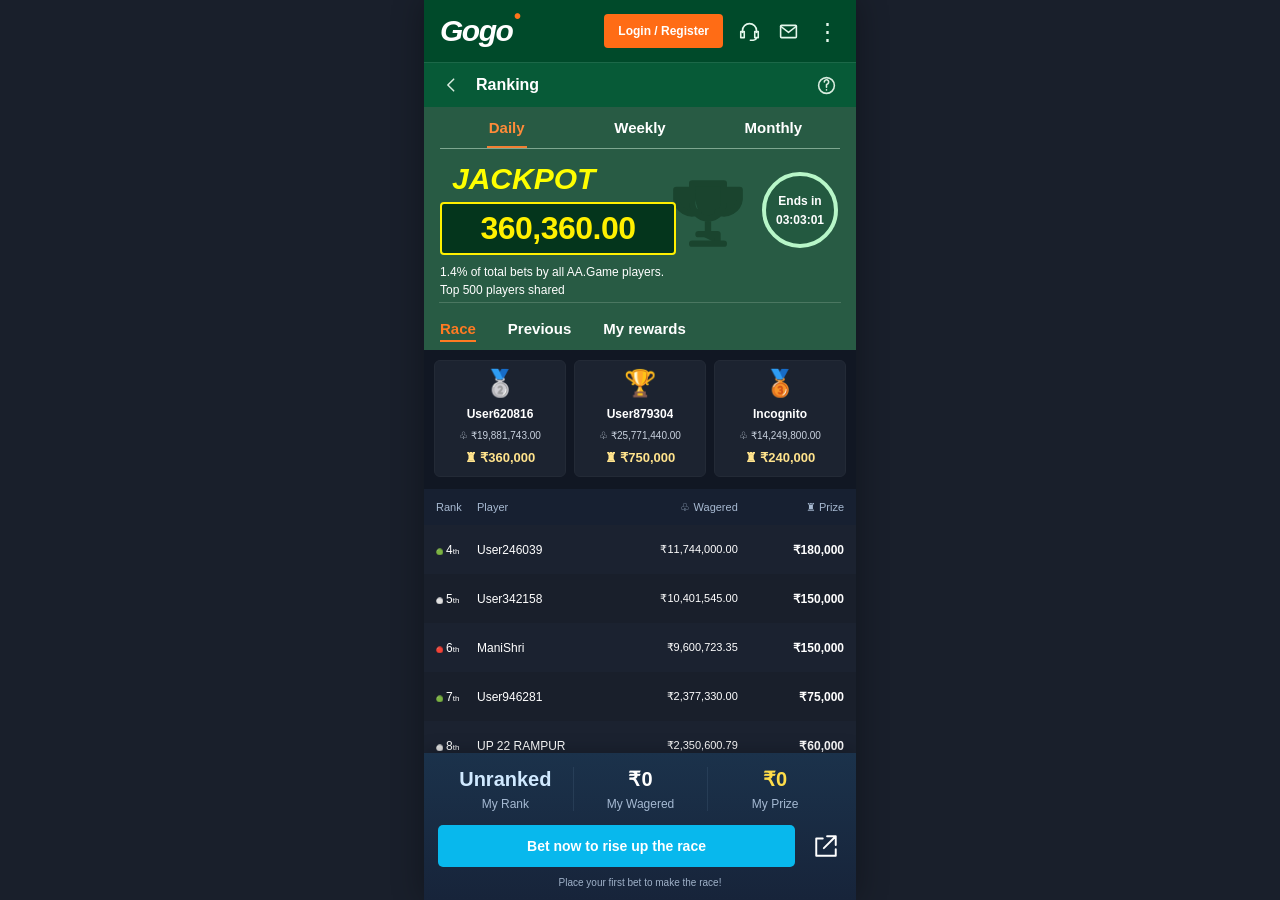
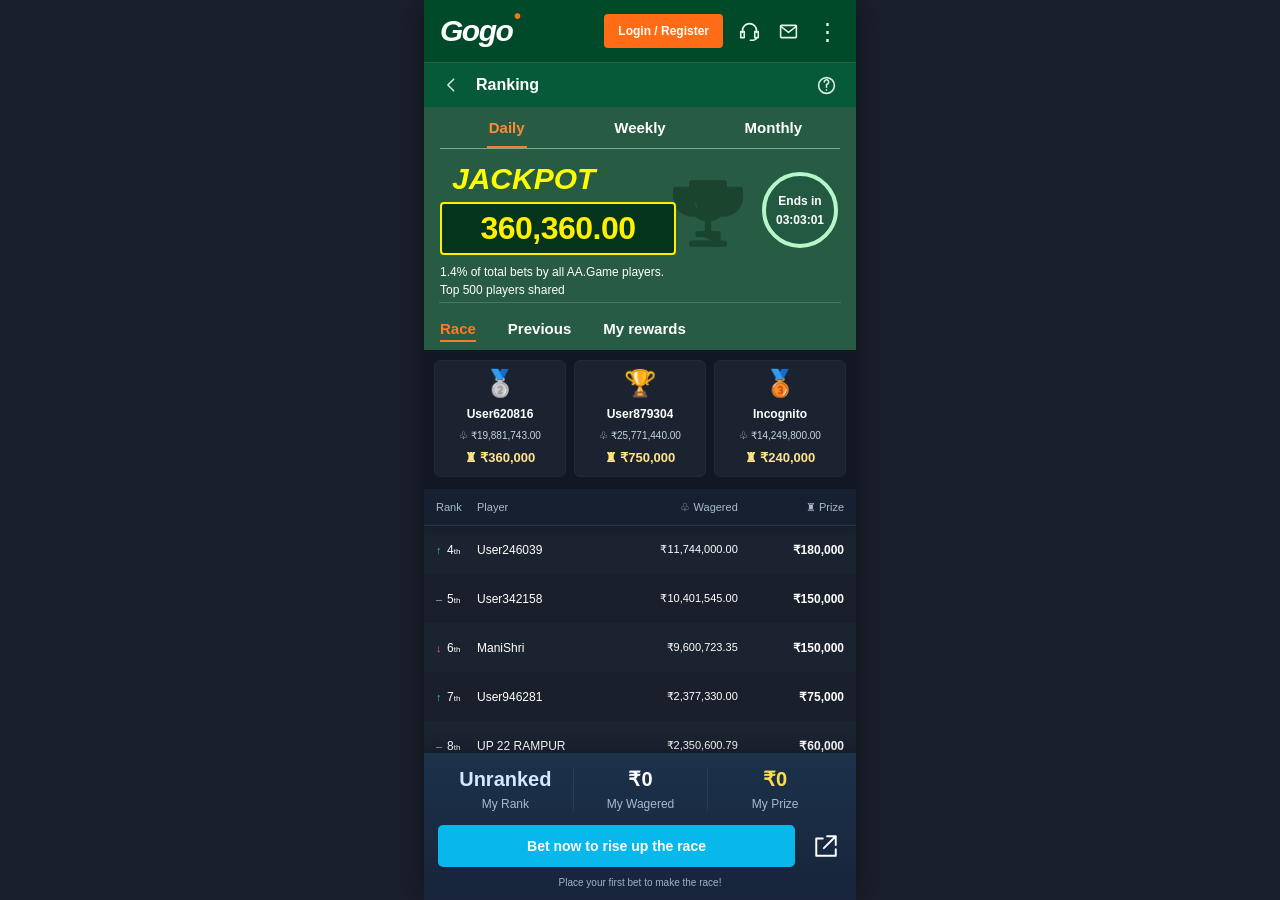
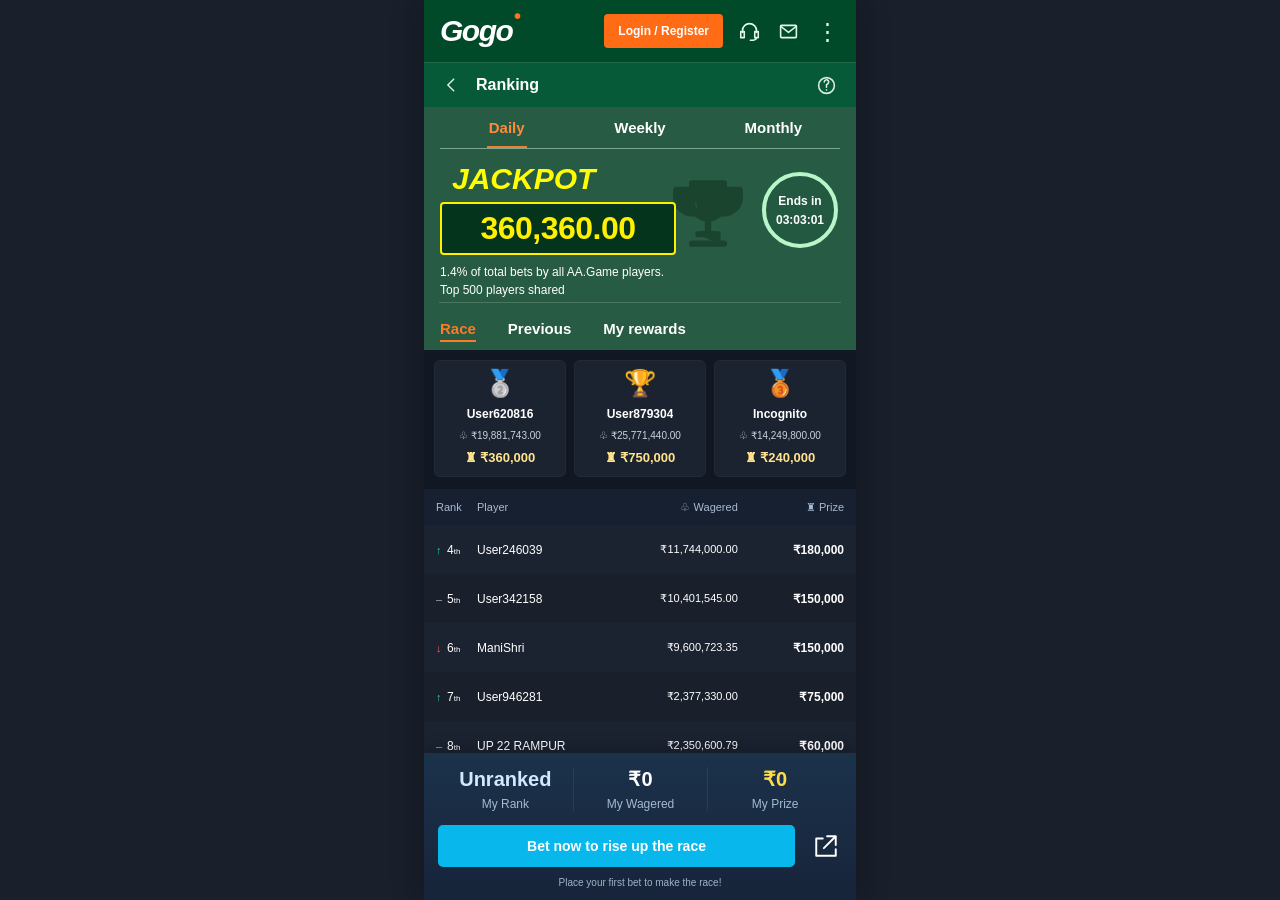
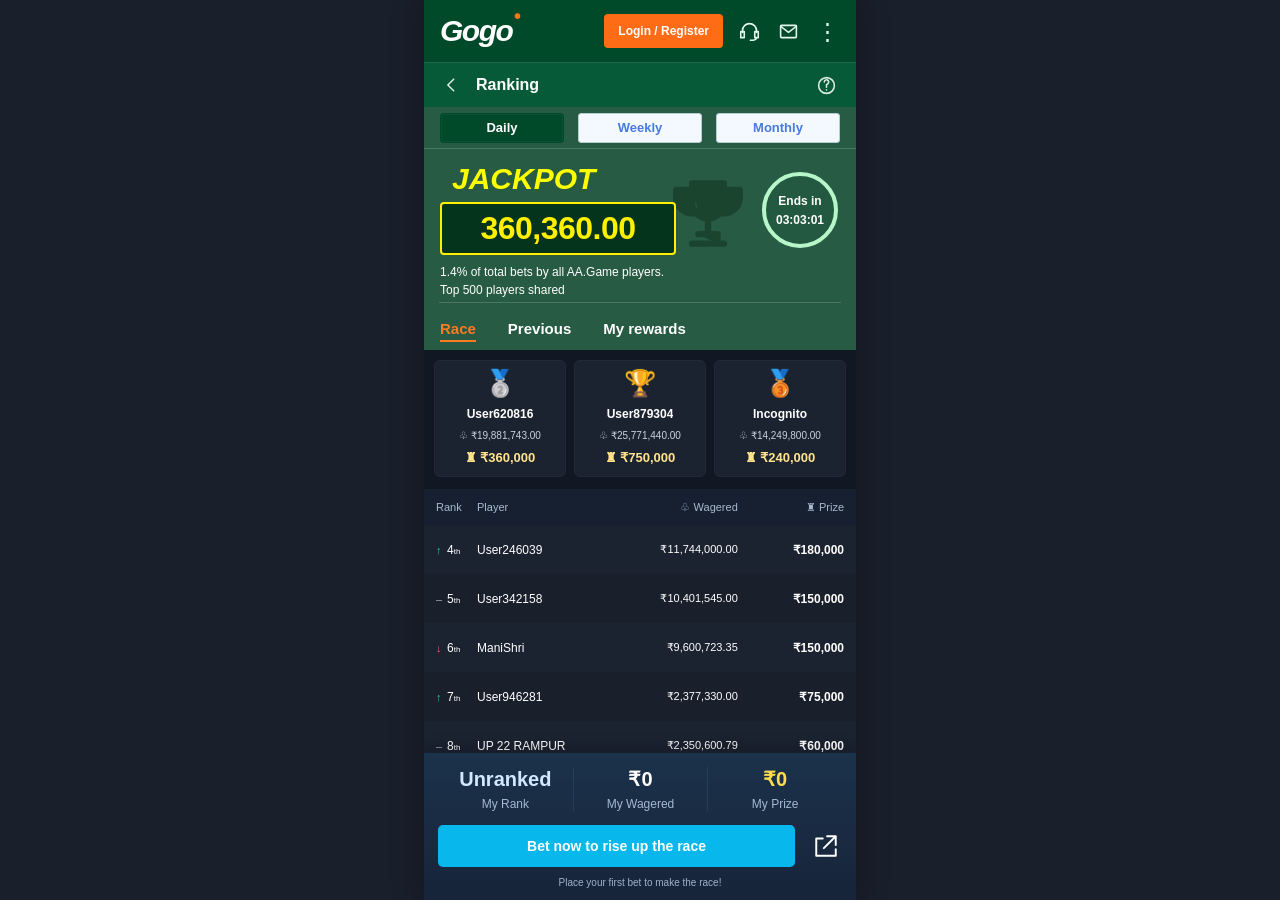
